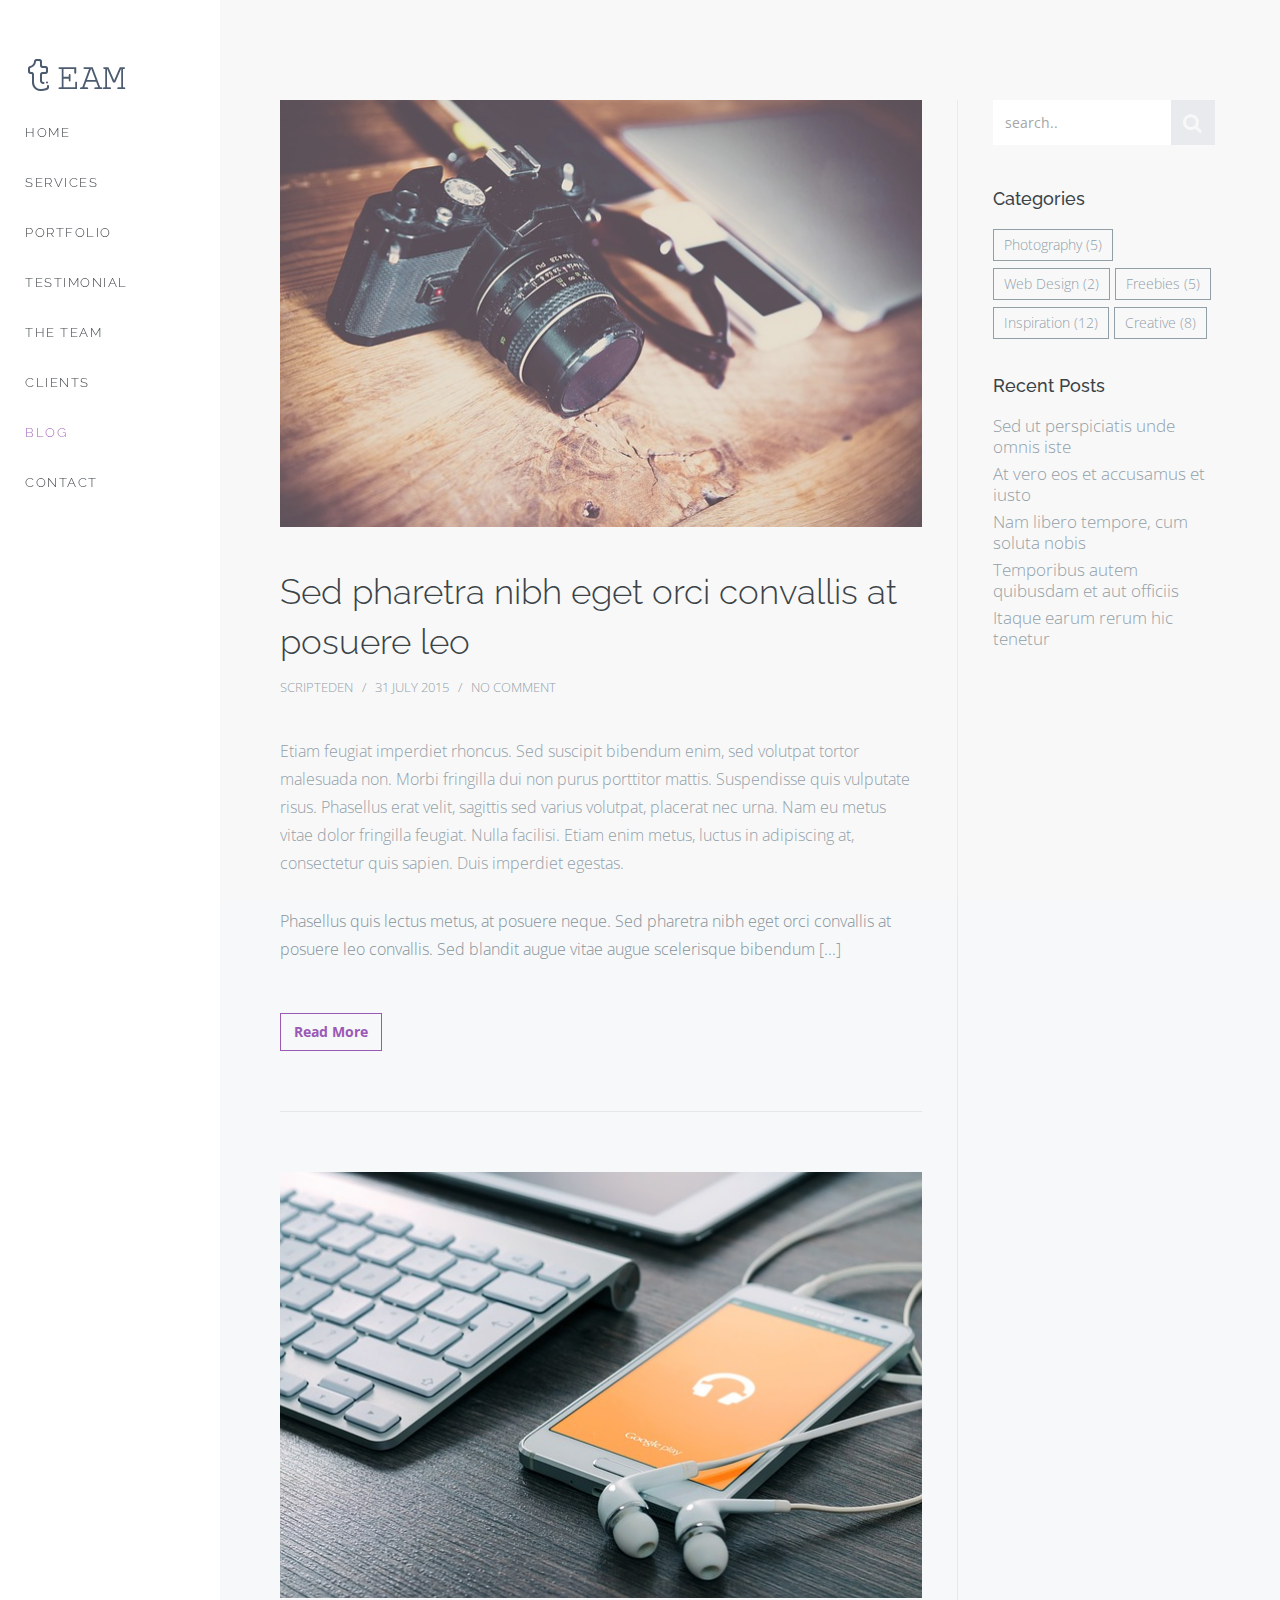
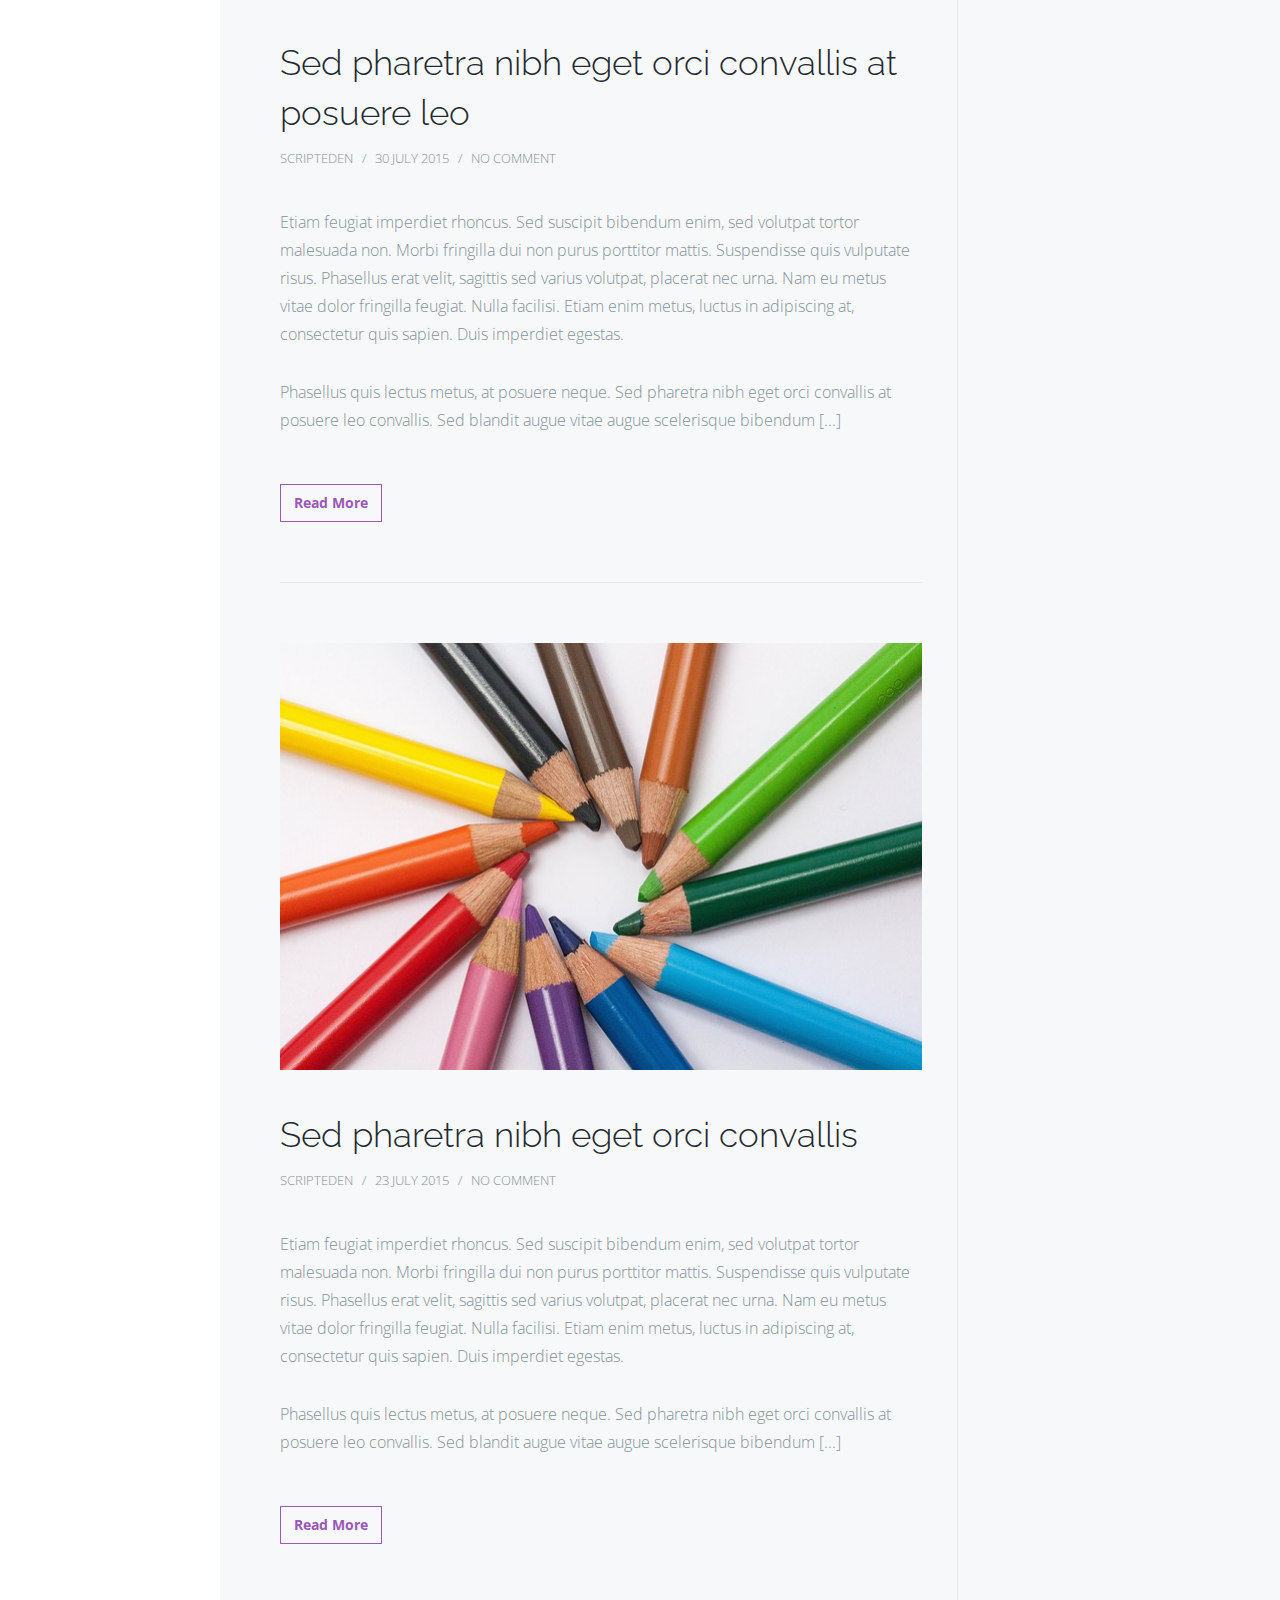
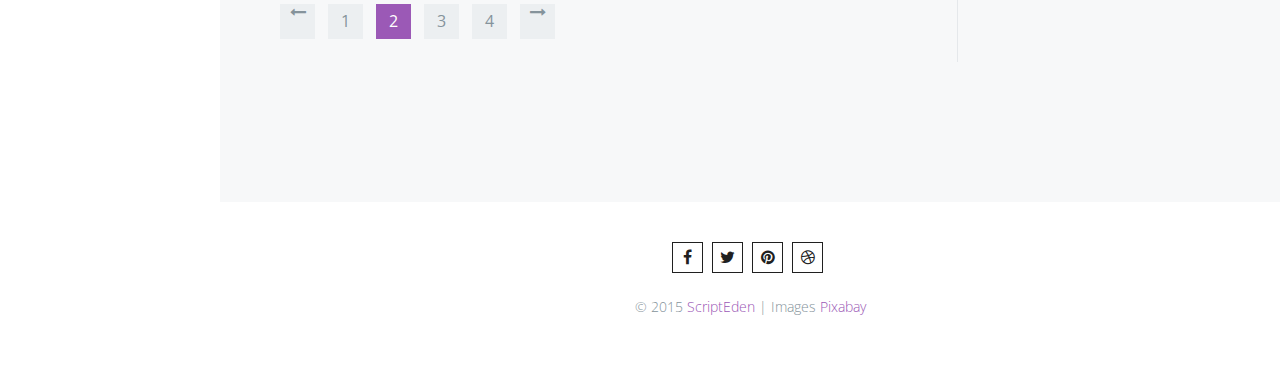
==== blog.html @ 86e165b9 "first commit" ====
<head>
    <meta charset="utf-8">
    <meta name="viewport" content="width=device-width, initial-scale=1.0">
    <meta name="description" content="">
    <meta name="author" content="">
	
    <link rel="shortcut icon" href="images/favicon/favicon.png" type="image/x-icon">
    <link rel="icon" href="images/favicon/favicon.png" type="image/x-icon">

    <title>TEAM Creative Agency Template</title>
	
    <!--Library Styles-->
    <link href="css/bootstrap.min.css" rel="stylesheet">
    <link href="css/lib/font-awesome.css" rel="stylesheet">
    <link href="css/lib/nivo-lightbox.css" rel="stylesheet">
    <link href="css/lib/nivo-themes/default/default.css" rel="stylesheet">
	
    <!--Template Styles-->
    <link href="css/style.css" rel="stylesheet">
    <link href="css/scheme/purple.css" rel="stylesheet">

    <!--[if lt IE 9]>
      <script src="js/html5shiv.js"></script>
      <script src="js/respond.min.js"></script>
    <![endif]-->
</head>

<body data-spy="scroll">
    <!-- Preloader -->
    <div id="preloader">
        <div id="status"></div>
    </div>
    
    <div id="main-wrapper">
        <div id="menu">
            <nav class="navbar navbar-default" role="navigation">
                <!-- Brand and toggle get grouped for better mobile display -->
                <div class="navbar-header">
                    <button type="button" class="navbar-toggle" data-toggle="collapse" data-target="#bs-navbar-collapse">
                        <span class="sr-only">Toggle navigation</span>
                        <span class="icon-bar"></span>
                        <span class="icon-bar"></span>
                        <span class="icon-bar"></span>
                    </button>
                    <a class="navbar-brand" href="index.html#">
                        <img src="images/logo.png" alt="logo">
                    </a>
                </div>

                <!-- Collect the nav links, forms, and other content for toggling -->
                <div class="collapse navbar-collapse" id="bs-navbar-collapse">
                    <ul class="nav navbar-nav">
                        <li><a href="index.html#home">Home</a></li>
                        <li><a href="index.html#services">Services</a></li>
                        <li><a href="index.html#portfolio">Portfolio</a></li>
                        <li><a href="index.html#testimonial">Testimonial</a></li>
                        <li><a href="index.html#about">The Team</a></li>
                        <li><a href="index.html#clients">Clients</a></li>
                        <li class="active"><a href="index.html#blog-front">Blog</a></li>
                        <li><a href="index.html#contact">Contact</a></li>
                    </ul>
                </div>
                <!-- /.navbar-collapse -->
            </nav>
        </div>
        <div id="container">

            <!-- BEGIN BLOG -->
            <section id="blog" class="blog">
                <div class="row">
                    <div class="col-md-9">
                        <div id="primary" class="row">
                            <div class="col-md-12">
                                <!-- BEGIN ARTICLE -->
                                <article class="post">
                                    <div class="post-thumb">
                                        <a href="blog-post.html">
                                            <img src="images/post-1.jpg" alt="Blog Post 1" />
                                        </a>
                                    </div>
                                    <div class="post-title">
                                        <h1><a href="blog-post.html">Sed pharetra nibh eget orci convallis at posuere leo</a>
                                        </h1>
                                    </div>
                                    <div class="post-meta">
                                        <span class="author">ScriptEden</span>
                                        <span class="dates">31 july 2015</span>
                                        <span class="comments-count"><a href="blog-post.html">No Comment</a>
                                        </span>
                                    </div>
                                    <div class="post-content">
                                        <p>Etiam feugiat imperdiet rhoncus. Sed suscipit bibendum enim, sed volutpat tortor malesuada non. Morbi fringilla dui non purus porttitor mattis. Suspendisse quis vulputate risus. Phasellus erat velit, sagittis sed varius volutpat, placerat nec urna. Nam eu metus vitae dolor fringilla feugiat. Nulla facilisi. Etiam enim metus, luctus in adipiscing at, consectetur quis sapien. Duis imperdiet egestas.</p>
                                        <p>Phasellus quis lectus metus, at posuere neque. Sed pharetra nibh eget orci convallis at posuere leo convallis. Sed blandit augue vitae augue scelerisque bibendum [...]</p>
                                        <br/>
                                        <a class="btn" href="blog-post.html">Read More</a>
                                    </div>
                                </article>
                                <!-- END ARTICLE -->
                                <!-- BEGIN ARTICLE -->
                                <article class="post">
                                    <div class="post-thumb">
                                        <a href="blog-post.html">
                                            <img src="images/post-2.jpg" alt="Blog Post 2" />
                                        </a>
                                    </div>
                                    <div class="post-title">
                                        <h1><a href="blog-post.html">Sed pharetra nibh eget orci convallis at posuere leo</a>
                                        </h1>
                                    </div>
                                    <div class="post-meta">
                                        <span class="author">ScriptEden</span>
                                        <span class="dates">30 july 2015</span>
                                        <span class="comments-count"><a href="blog-post.html">No Comment</a>
                                        </span>
                                    </div>
                                    <div class="post-content">
                                        <p>Etiam feugiat imperdiet rhoncus. Sed suscipit bibendum enim, sed volutpat tortor malesuada non. Morbi fringilla dui non purus porttitor mattis. Suspendisse quis vulputate risus. Phasellus erat velit, sagittis sed varius volutpat, placerat nec urna. Nam eu metus vitae dolor fringilla feugiat. Nulla facilisi. Etiam enim metus, luctus in adipiscing at, consectetur quis sapien. Duis imperdiet egestas.</p>
                                        <p>Phasellus quis lectus metus, at posuere neque. Sed pharetra nibh eget orci convallis at posuere leo convallis. Sed blandit augue vitae augue scelerisque bibendum [...]</p>
                                        <br/>
                                        <a class="btn" href="blog-post.html">Read More</a>
                                    </div>
                                </article>
                                <!-- END ARTICLE -->
                                <!-- BEGIN ARTICLE -->
                                <article class="post">
                                    <div class="post-thumb">
                                        <a href="blog-post.html">
                                            <img src="images/post-3.jpg" alt="Blog Post 3" />
                                        </a>
                                    </div>
                                    <div class="post-title">
                                        <h1><a href="blog-post.html">Sed pharetra nibh eget orci convallis</a>
                                        </h1>
                                    </div>
                                    <div class="post-meta">
                                        <span class="author">ScriptEden</span>
                                        <span class="dates">23 july 2015</span>
                                        <span class="comments-count"><a href="blog-post.html">No Comment</a>
                                        </span>
                                    </div>
                                    <div class="post-content">
                                        <p>Etiam feugiat imperdiet rhoncus. Sed suscipit bibendum enim, sed volutpat tortor malesuada non. Morbi fringilla dui non purus porttitor mattis. Suspendisse quis vulputate risus. Phasellus erat velit, sagittis sed varius volutpat, placerat nec urna. Nam eu metus vitae dolor fringilla feugiat. Nulla facilisi. Etiam enim metus, luctus in adipiscing at, consectetur quis sapien. Duis imperdiet egestas.</p>
                                        <p>Phasellus quis lectus metus, at posuere neque. Sed pharetra nibh eget orci convallis at posuere leo convallis. Sed blandit augue vitae augue scelerisque bibendum [...]</p>
                                        <br/>
                                        <a class="btn" href="blog-post.html">Read More</a>
                                    </div>
                                </article>
                                <!-- END ARTICLE -->
                            </div>
                            <div class="col-md-12">
                                <ul class="pagination">
                                    <li><a href="javascript:;"><i class="fa fa-long-arrow-left"></i></a>
                                    </li>
                                    <li><a href="javascript:;">1</a>
                                    </li>
                                    <li class="active"><a href="javascript:;">2</a>
                                    </li>
                                    <li><a href="javascript:;">3</a>
                                    </li>
                                    <li><a href="javascript:;">4</a>
                                    </li>
                                    <li><a href="javascript:;"><i class="fa fa-long-arrow-right"></i></a>
                                    </li>
                                </ul>
                            </div>
                        </div>
                    </div>
                    <div class="col-md-3 sidebar">

                        <div class="row widget">
                            <div class="col-md-12">
                                <form class="search-widget">
                                    <div class="input-group">
                                        <input type="text" class="form-control" placeholder="search..">
                                        <span class="input-group-btn">
                                            <button class="btn btn-default" type="button"><i class="fa fa-search"></i>
                                            </button>
                                        </span>
                                    </div>
                                    <!-- /input-group -->
                                </form>
                            </div>
                        </div>
                        <!-- /widget -->

                        <div class="row widget">
                            <div class="col-md-12">
                                <div class="categories-widget">
                                    <h3 class="widget-title">
                                        Categories
                                    </h3>
                                    <ul>
                                        <li>
                                            <a href="javascript:;">Photography</a> (5)
                                        </li>
                                        <li>
                                            <a href="javascript:;">Web Design</a> (2)
                                        </li>
                                        <li>
                                            <a href="javascript:;">Freebies</a> (5)
                                        </li>
                                        <li>
                                            <a href="javascript:;">Inspiration</a> (12)
                                        </li>
                                        <li>
                                            <a href="javascript:;">Creative</a> (8)
                                        </li>
                                    </ul>
                                </div>
                            </div>
                        </div>
                        <!-- /widget -->

                        <div class="row widget">
                            <div class="col-md-12">
                                <div class="recent-post-widget">
                                    <h3 class="widget-title">
                                        Recent Posts
                                    </h3>
                                    <ul>
                                        <li>
                                            <a href="javascript:;">Sed ut perspiciatis unde omnis iste</a>
                                        </li>
                                        <li>
                                            <a href="javascript:;">At vero eos et accusamus et iusto</a>
                                        </li>
                                        <li>
                                            <a href="javascript:;">Nam libero tempore, cum soluta nobis</a>
                                        </li>
                                        <li>
                                            <a href="javascript:;">Temporibus autem quibusdam et aut officiis</a>
                                        </li>
                                        <li>
                                            <a href="javascript:;">Itaque earum rerum hic tenetur</a>
                                        </li>
                                    </ul>
                                </div>
                            </div>
                        </div>
                        <!-- /widget -->
                    </div>
                </div>
            </section>
            <!-- END BLOG -->

            <!-- BEGIN FOOTER -->
            <footer>
                <div class="row">
                    <div class="col-md-12">
                        <div class="social">
                            <a href="javascript:;"><i class="fa fa-facebook"></i></a>
                            <a href="javascript:;"><i class="fa fa-twitter"></i></a>
                            <a href="javascript:;"><i class="fa fa-pinterest"></i></a>
                            <a href="javascript:;"><i class="fa fa-dribbble"></i></a>
                        </div>
                        <p>
                            © 2015 <a href="http://scripteden.com/">ScriptEden</a> | Images <a href="https://pixabay.com/">Pixabay</a>
                        </p>                        
                    </div>
                </div>
            </footer>
            <!-- END FOOTER -->
        </div>
    </div>


    <!-- Back to top -->
    <div class="totop" id="backtotop">       
        <a class="to-top-btn sscroll" href="index.html#home"><i class="fa fa-angle-double-up"></i></a>
    </div>

    <!-- Library Scripts -->
    <script src="js/jquery-1.10.2.min.js"></script>
    <script src="js/lib/jquery.preloader.js"></script>
    <script src="js/lib/nivo-lightbox.min.js"></script>
    <script src="js/bootstrap.min.js"></script>
    <script src="js/lib/jquery.superslides.min.js"></script>
    <script src="js/lib/smoothscroll.js"></script>
    <script src="js/lib/jquery.sudoslider.min.js"></script>
    <script src="js/lib/jquery.bxslider.min.js"></script>
    <script src="js/lib/jquery.mixitup.min.js"></script>
    <script src="js/lib/jquery.backtotop.js"></script>
    <script src="js/lib/jquery.carouFredSel-6.2.1-packed.js"></script>
    <script src="js/lib/retina.min.js"></script>

    <!-- Custom Script -->    
    <script src="js/main.js"></script>
</body>

</html>
---- css/lib/nivo-themes/default/default.css ----
/*
 * Nivo Lightbox Default Theme v1.0
 * http://dev7studios.com/nivo-lightbox
 *
 * Copyright 2013, Dev7studios
 * Free to use and abuse under the MIT license.
 * http://www.opensource.org/licenses/mit-license.php
 */
 
.nivo-lightbox-theme-default.nivo-lightbox-overlay { 
	background: #666;
	background: rgba(0,0,0,0.6); 
}
.nivo-lightbox-theme-default .nivo-lightbox-content.nivo-lightbox-loading { background: url(loading.gif) no-repeat 50% 50%; }

.nivo-lightbox-theme-default .nivo-lightbox-nav {
	top: 10%;
	width: 8%;
	height: 80%;
	text-indent: -9999px;
	background-repeat: no-repeat;
	background-position: 50% 50%;
	opacity: 0.5;
}
.nivo-lightbox-theme-default .nivo-lightbox-nav:hover { 
	opacity: 1; 
	//background-color: rgba(0,0,0,0.5);
}
.nivo-lightbox-theme-default .nivo-lightbox-prev { 
	background-image: url(prev.png); 
	border-radius: 0 3px 3px 0;
}
.nivo-lightbox-theme-default .nivo-lightbox-next { 
	background-image: url(next.png); 
	border-radius: 3px 0 0 3px;
}

.nivo-lightbox-theme-default .nivo-lightbox-close {
	display: block;
	background: url(close.png) no-repeat 5px 5px;
	width: 22px;
	height: 22px;
	text-indent: -9999px;
	padding: 5px;
	opacity: 0.5;
}
.nivo-lightbox-theme-default .nivo-lightbox-close:hover { opacity: 1; }

.nivo-lightbox-theme-default .nivo-lightbox-title-wrap { bottom: -7%; }
.nivo-lightbox-theme-default .nivo-lightbox-title {
	font: 14px/20px 'Helvetica Neue', Helvetica, Arial, sans-serif;
	font-style: normal;
	font-weight: normal;
	background: #000;
	color: #fff;
	padding: 7px 15px;
	border-radius: 30px;
}

.nivo-lightbox-theme-default .nivo-lightbox-image img {
	background: #fff;
	-webkit-box-shadow: 0px 1px 1px rgba(0,0,0,0.4);
	   -moz-box-shadow: 0px 1px 1px rgba(0,0,0,0.4);
	        box-shadow: 0px 1px 1px rgba(0,0,0,0.4);
}
.nivo-lightbox-theme-default .nivo-lightbox-ajax,
.nivo-lightbox-theme-default .nivo-lightbox-inline {
	background: #fff;
	padding: 40px;
	-webkit-box-shadow: 0px 1px 1px rgba(0,0,0,0.4);
	   -moz-box-shadow: 0px 1px 1px rgba(0,0,0,0.4);
	        box-shadow: 0px 1px 1px rgba(0,0,0,0.4);
}

@media (-webkit-min-device-pixel-ratio: 1.3),
       (-o-min-device-pixel-ratio: 2.6/2),
       (min--moz-device-pixel-ratio: 1.3),
       (min-device-pixel-ratio: 1.3),
       (min-resolution: 1.3dppx) {

	.nivo-lightbox-theme-default .nivo-lightbox-content.nivo-lightbox-loading { 
		background-image: url(loading@2x.gif); 
		background-size: 32px 32px;
	}
	.nivo-lightbox-theme-default .nivo-lightbox-prev { 
		background-image: url(prev@2x.png); 
		background-size: 48px 48px;
	}
	.nivo-lightbox-theme-default .nivo-lightbox-next { 
		background-image: url(next@2x.png); 
		background-size: 48px 48px;
	}
	.nivo-lightbox-theme-default .nivo-lightbox-close { 
		background-image: url(close@2x.png); 
		background-size: 16px 16px;
	}
	
}
---- css/style.css ----
/*
Template Name: Team
Author: Shahriar
Author URI: http://scripteden.com/
Description: Team - Creative Business Portfolio
Version: 1.0.0
License: Released under the MIT license - http://opensource.org/licenses/MIT
*/

/*
    [ IMPORT RESOURCES ]
*/
 @import url(http://fonts.googleapis.com/css?family=Raleway:200,300,400,500);
 @import url(http://fonts.googleapis.com/css?family=Open+Sans:100,300,700,800);

/*
    [ TYPHOGRAPY ]
*/
 body {
    font-family:'Open Sans', sans-serif;
    color: #85939b;
}
h1, h2, h3, h4, h5, h6 {
    font-family:'Open Sans', sans-serif;
    color: #232a2f;
}
h3, h4, h5 {
    font-family:'Raleway', sans-serif;
    font-weight: 200;
    margin-bottom: 30px;
}
p {
    font-size: 16px;
    line-height: 28px;
    font-weight: 300;
    margin-bottom: 30px;
}
iframe{
    border:0;
    outline: 0;
}
.header-content {
    margin-bottom: 40px;
    color: #FFF;
    text-align: center;
}
.header-content h2 {
    font-weight: 300;
    font-size: 40px;
}
.header-content h3 {
    font-family:'Raleway', sans-serif;
    font-weight: 200;
    text-transform: capitalize;
    font-size: 24px;
}
ul.list li:before {
    position: absolute;
    left: 3px;
    font-family:'FontAwesome';
    content:'\f105';
}
ul.list {
    padding-left: 28px;
    padding-bottom: 10px;
    list-style: none;
    position: relative;
    font-size: 16px;
    line-height: 28px;
    font-weight: 300;
}
/*
    [ GENERAL ELEMENTS ]
*/
 a {
    -webkit-transition: all .3s ease-in-out;
    -moz-transition: all .3s ease-in-out;
    -ms-transition: all .3s ease-in-out;
    -o-transition: all .3s ease-in-out;
    transition: all .3s ease-in-out;
    color: #DDAD02;
}
a:hover {
    color: #232a2f;
    text-decoration: none;
}
#main-wrapper {
    width: 100%;
    position: relative;
}
blockquote {
    margin-left: 20px;
}
blockquote p {
    margin-bottom: 10px !important;
}
code {
    display: block;
    padding: 4px 8px;
    font-size: 90%;
    color: #c7254e;
    white-space: inherit;
    background-color: #f9f2f4;
    border-radius: 2px;
}
footer {
    background: #fff;
    padding:40px;
}
footer p {
    font-size: 14px;
    text-align: center;
}
footer .social{
    text-align: center;
    margin-bottom: 20px;
}
footer .social a {
    width: 31px;
    height: 31px;
    position: relative;
    text-align: center;
    color: #202020;
    display: inline-block;
    margin-right: 5px;
    line-height: 28px;
    font-size: 16px;
    border: 1px solid #202020;
}
footer .social a:hover {
    background: #202020;
    color: #FFF;
}
footer .social a i{
    line-height: 28px;
}

#menu {
    position: fixed;
    width: 220px;
    background: #fff;
    height: 100%;
    left: 0;
    font-family:'Raleway', sans-serif;
}
#menu .navbar-toggle {
    margin-top: 11px;
}
#menu .navbar-brand {
    padding-top: 10px;
    padding-bottom: 20%;
    padding-left: 30px;
}
#menu .navbar {
    border-radius: 0;
    background: transparent;
    border: none;
    padding-top: 20%;
}
#menu .navbar-collapse {
    padding-left: 20px;
}
#menu .navbar-header, #menu .navbar-nav, #menu .navbar-nav li {
    float: none;
    margin-left: -10px;
}
#menu .navbar-default .navbar-nav>li>a {
    color: #232a2f;
    font-size: 13px;
    font-weight: 300;
    letter-spacing:1.5px;
    text-transform: uppercase;
    padding-left: 30px;
}
#menu .navbar-default .navbar-nav>li>a:hover {
    background: rgba(38, 41, 46, .2);
}
#menu .navbar-default .navbar-nav>.active>a, .navbar-default .navbar-nav>.active>a:hover, .navbar-default .navbar-nav>.active>a:focus {
    background: transparent;
    color: #9B59B6;
}
#menu .navbar-nav {
    margin: 7.5px -15px;
}
#menu .navbar-nav .opens .dropdown-menu {
    position: static;
    float: none;
    width: auto;
    margin-top: 0;
    border: 0;
    box-shadow: none;
    background-color: transparent;
}
#menu .navbar-default .navbar-nav .opens .dropdown-menu>li>a {
    color: #777;
}
#menu .navbar-nav .opens .dropdown-menu>li>a {
    line-height: 20px;
}
#container {
    position: relative;
    margin-left: 220px;
}
#container section {
    padding: 60px;
}
#container section {
    background: #f7f8f9;
}
#container section.gray {
    background: #eceff1;
}
.mg-bt-80 {
    margin-bottom: 80px;
}
.mg-bt-60 {
    margin-bottom: 60px;
}
.mg-bt-40 {
    margin-bottom: 40px;
}
.to-top-btn {
    background: #9B9F9F;
    border-radius: 0;
    color: #fff;
    display: block;
    font-size: 18px;
    line-height: 38px;
    margin: 0 auto;
    position: fixed;
    right: 15px;
    bottom: 15px;
    text-align: center;
    width: 40px;
    height: 40px;
}
.to-top-btn:hover{
    color: #9B59B6;
}
.btn {
    border-radius: 0;
    padding: 8px 13px;
    margin-right: 5px;
    -webkit-transition: all .3s ease-in-out;
    -moz-transition: all .3s ease-in-out;
    -ms-transition: all .3s ease-in-out;
    -o-transition: all .3s ease-in-out;
    transition: all .3s ease-in-out;
}
/*
    [ Preloader ]
*/
#preloader {
	background: #FFF;
	bottom: 0;
	left: 0;
	position: fixed;
	right: 0;
	top: 0;
	z-index: 9999;
}
#status {
	background-image: url(../images/Preloader_7.gif);
	background-position: center;
	background-repeat: no-repeat;
	height: 200px;
	left: 50%;
	margin: -100px 0 0 -100px;
	position: absolute;
	top: 50%;
	width: 200px;
}
/* 
    [PAGES STYLE]
*/

/* ====== HOME ====== */
 #container section.home {
    padding: 0px;
}

.home .bg-parallax {
    background: url(../images/cover.jpg);
    background-color: #222;
    background-attachment: fixed;
    background-repeat: no-repeat;
    background-position: 50% 50%;
    -webkit-background-size: cover;
    -moz-background-size: cover;
    -o-background-size: cover;
    background-size: cover;
    padding: 0;
    position: relative;
}
.home-overlay {
    background-color: rgba(44, 62, 80, 0.3);
    background-image: url("../images/pattern.png");
    background-repeat: repeat;
    height: 100%;
    left: 0;
    position: absolute;
    top: 0;
    width: 100%;
    z-index: 0;
}
.intro {
    position: absolute;
    width: 100%;
    top: 50%;
    left: 0;
    text-align: center;
    -webkit-transform: translate(0%, -50%);
    -moz-transform: translate(0%, -50%);
    -ms-transform: translate(0%, -50%);
    -o-transform: translate(0%, -50%);
    transform: translate(0%, -50%);
    padding: 0 15px;
    color: #fff;
}
.intro h2,.intro h3{
    color: #fff;
    margin: 15px;
}

.home .slide-filter {
    display: block;
    position: absolute;
    width: 100%;
    height: 100%;
    left: 0;
    top: 0;
    background:rgba(0, 0, 0, 0.5);
}
.home .slide-text {
    position: absolute;
    display: block;
    bottom:40%;
    right: 0;
    left:-220px;
    width: 100%;
    padding: 0 10px;
    z-index: 22;
    max-width: 800px;
    margin: 0 auto;
    text-align: center;
}
.home .slide-text h2 {
    font-family:'Raleway', sans-serif;
    font-weight: 300;
    text-transform: uppercase;
    font-size: 56px;
    line-height: 69px;
    letter-spacing: 2px;
    color: #fff;
    position: relative;
}
.home .slide-text span {
    font-weight: 300;
    font-size: 25px;
    line-height: 40px;
    letter-spacing: 0px;
    color: #fff;
    position: relative;
}
.home .slides-navigation {
    margin: 0 auto;
    position: absolute;
    z-index: 2;
    width: 100%;
    bottom: 0%;
    height: 45px;
}
.home .slides-navigation a {
    position: absolute;
    font-size: 40px;
    font-weight: 300;
    top: 0;
    right: 0;
    line-height: 35px;
    z-index: 1;
    bottom: 21px;
    color: #232a2f;
}
.home .slides-navigation a:hover {
    color: #DDAD02;
}
.home .slides-navigation a.prev, .home .slides-navigation a.next {
    background: #f7f8f9;
    width: 45px;
    height: 45px;
    text-align: center;
}
.home .slides-navigation a.prev {
    right: 47px;
}
/* ====== Services ====== */

.service {
    width: 100%;
    height: 320px;
    margin: 40px 0;
    text-align: center;
    border: 1px solid #ddd;
    -webkit-transition: all 0.3s ease;
    transition: all 0.3s ease;
}

.service .icon-holder {
    position: relative;
    top: 50px;
    display: inline-block;
    margin-bottom: 0px;
    padding: 10px;
    background: #F7F8F9;
    -webkit-transition: all 0.3s ease;
    transition: all 0.3s ease;
    font-size: 50px;
    color: #9B59B6;
}

.service .heading {
    position: relative;
    top: 80px;
    -webkit-transition: all 600ms cubic-bezier(0.68, -0.55, 0.265, 1.55);
    transition: all 600ms cubic-bezier(0.68, -0.55, 0.265, 1.55);
}

.service:hover {
    border-color: #9B59B6;
}

.service:hover .icon-holder {
    top: -50px;
}

.service:hover .heading {
    top: -30px;
}

.service .description {
    width: 80%;
    margin: 0 auto;
    opacity: 0;
    -webkit-transition: all 600ms cubic-bezier(0.68, -0.55, 0.265, 1.55);
    transition: all 600ms cubic-bezier(0.68, -0.55, 0.265, 1.55);
    -webkit-transform: scale(0);
    -ms-transform: scale(0);
    transform: scale(0);
}

.service:hover .description {
    opacity: 1;
    -webkit-transform: scale(1);
    -ms-transform: scale(1);
    transform: scale(1);
}

/* ====== Portfolio ====== */
 .portfolio {
    padding-top: 60px;
    padding-bottom: 80px;
    background: #F4F4F4;
}
.portfolioContainer {
    padding: 20px;
}
.portfolio .portfolio-item {
    opacity: 0;
    display: none;
    margin: 0;
    padding: 0;
}
.portfolio .portfolio-item img {
    width: 100%;
    height: auto;
}
.portfolioFilter {
    font-weight: 400;
    margin-bottom: 20px;
    list-style: none;
}
.portfolioFilter li {
    margin-right: 10px;
    text-decoration:none;
    font-size: 15px;
    font-weight: 300;
    text-align: center;
    display: inline;
    cursor: pointer;
    border: 1px solid;
    padding: 5px 10px;
    line-height: 45px;
}
.portfolioFilter li.active {
    background: #9b59b6 none repeat scroll 0 0;
    border: 1px solid #9b59b6;
    color: #fff;
}
.portfolio-item {
    position: relative;
    color: #ffffff;
    line-height: 0;
    margin-top: 10px;
    margin-bottom: 10px;
    -webkit-transition: all .3s ease-in-out;
    -moz-transition: all .3s ease-in-out;
    -ms-transition: all .3s ease-in-out;
    -o-transition: all .3s ease-in-out;
    transition: all .3s ease-in-out;
}
.project-hover {
    position: absolute;
    width: 100%;
    height: 100%;
    overflow: hidden;
    color: rgba(255, 255, 255, 0.0);
    background: rgba(0, 0, 0, 0.0);
    font-size: 14px;
    font-weight: 400;
    letter-spacing: 0.4em;
    line-height: 20px;
    text-transform: uppercase;
    visibility: visible;
    -webkit-transition: all .3s ease-in-out;
    -moz-transition: all .3s ease-in-out;
    -ms-transition: all .3s ease-in-out;
    -o-transition: all .3s ease-in-out;
    transition: all .3s ease-in-out;
}
.portfolio-item a:hover > .project-hover {
    color: rgba(255, 255, 255, 1);
    cursor: crosshair;
    background: rgba(0, 0, 0, 0.5);
    -webkit-transition: all .3s ease-in-out;
    -moz-transition: all .3s ease-in-out;
    -ms-transition: all .3s ease-in-out;
    -o-transition: all .3s ease-in-out;
    transition: all .3s ease-in-out;
}
.project-hover span {
    display: inline-block;
    position: absolute;
    left: 50%;
    top: 50%;
    -webkit-transform: translate(-50%, -50%);
    -ms-transform: translate(-50%, -50%);
    transform: translate(-50%, -50%);
}
.portfolio-item a:hover > .project-hover span {
    padding: 15px 0;
    font-family:'Raleway', sans-serif;
}
.project-hover b {
    color: rgba(255, 255, 255, 0.0);
    font-size: 14px;
    font-style: italic;
    font-weight: normal;
    letter-spacing: 0;
    text-transform: none;
    padding-top: 0;
    display: inline-block;
    -webkit-transition: all .3s ease-in-out;
    -moz-transition: all .3s ease-in-out;
    -ms-transition: all .3s ease-in-out;
    -o-transition: all .3s ease-in-out;
    transition: all .3s ease-in-out;
}
.project-hover span.plus {
    font-size: 120px;
    font-weight: 100;
}
.portfolio-item a:hover > .project-hover b {
    color: rgba(255, 255, 255, 0.5);
    -webkit-transition: all .3s ease-in-out;
    -moz-transition: all .3s ease-in-out;
    -ms-transition: all .3s ease-in-out;
    -o-transition: all .3s ease-in-out;
    transition: all .3s ease-in-out;
}

/* ====== Testimonial ====== */
 .testimonial {
    text-align: center;
}
.testimonial ul li {
    list-style: none;
    padding: 0;
}
.testimonial .icon-testimonial {
    font-size: 35px;
    padding-bottom: 15px;
    color: #DDAD02;
}
.testimonial span {
    padding-top: 20px;
    display: block;
    position: relative;
}
.client-photos a{
    outline: 0;
}
.client-photo{
    border: 1px solid rgba(0, 0, 0, 0.1);
    border-radius: 0;
    box-sizing: border-box;
    display: inline-block;
    height: 100px;
    margin-right: 20px;
    padding: 10px;
    transition: all 0.3s linear 0s;
    width: 100px;
}
.client-photo.active{
    border: 1px solid #9B59B6;
}
.client-photos img {
    opacity: 0.4;
    transition: all 0.3s linear 0s;
    width: 100%;
}
.client-photos .active img {
    opacity: 1;
}
/* ====== Teams ====== */
 .about .teams {
    color: #202020;
    background: #FFF;
    margin-bottom: 40px;
    position: relative;
    z-index: 1;
    text-align: center;
}
.about .teams .pict {
    position: relative;
    box-shadow: inset 0 1px 0 rgba(255, 255, 255, 0.4);
}
.about .teams .pict img {
    position: relative;
    z-index: -1;
    max-width: 100%;
    width: 100%;
}
.about .teams h3 {
    margin-bottom: 20px;
    color: #202020;
    font-weight: 400;
}
.about .teams .desc {
    padding:25px;
}
.about .teams span {
    font-size: 13px;
    font-weight: 700;
    display: block;
    position: relative;
    padding-bottom: 30px;
}
.about .social a {
    width: 31px;
    height: 31px;
    position: relative;
    text-align: center;
    color: #202020;
    display: inline-block;
    margin-right: 5px;
    line-height: 28px;
    font-size: 16px;
    border: 1px solid #202020;
}
.about .social a:hover {
    background: #202020;
    color: #FFF;
}
.about canvas {
    width: 100%;
}

/* ====== Clients ====== */
.clients .client-slider {
    list-style: none;
    padding-left: 0;
    position: relative;
    display: block;
    margin: 0 auto;
}
.clients .client-slider li {
    margin: 5px 5px;
    display: inline-block;
    text-align: center;
}
/* ====== Blog ====== */
 .blog-front article {
    position: relative;
    z-index: 1;
    margin-bottom: 40px;
}
.blog-front article .blog-thumb {
    position: relative;
    box-shadow: inset 0 1px 0 rgba(255, 255, 255, 0.4);
}
.blog-front article .blog-thumb img {
    z-index: -1;
    width: 100%;
    max-width: 100%;
    position: relative;
}
.blog-front article .post-area *{
    text-align: center;
}
.blog-front article .post-area h2 {
    margin-bottom: 20px;
    margin-top: 20px;
}
.blog-front article .post-area .post-cat h4{
    margin-top: 40px;
    margin-bottom: 0;
    font-weight: 400;
}
/* ====== Subscription ====== */
 .subscribe .form-control{
    display: inline-block;
    width: 300px;
    max-width: 100%;
    vertical-align: top;
    margin-bottom: 10px;
}

/* ====== CTA ======*/
#container section.cta{
    background: rgba(0,0,0,0.8);
    color: #fff;
}
.cta h3{
    color: #fff;
}
.cta .btn{
    color: #000;
    height: auto;
    background: #fff;
}
/* ====== Contact ======*/

 .contact {
    position: relative;
}
.contact form {
    margin-bottom: 40px;
}
.contact form .form-group {
    margin-bottom: 2px;
}
.contact form input, .contact form textarea {
    border-radius: 0;
    background: rgba(0, 0, 0, .07);
    color: #85939b;
    border:none;
    border-left:1px solid #DDAD02;
    box-shadow: none;
}
.contact form input {
    height: 50px;
}
.contact form input:focus, .contact form textarea:focus {
    box-shadow: none;
    border:1px solid #DDAD02;
}
.address{
    text-align: left;
}
.office{
    list-style: none;
    padding: 0;
    line-height: 25px;
}
/* ====== Blog Page ====== */
 #container section.blog {
    padding-top: 100px;
    padding-bottom: 100px;
}
#primary {
    padding-right: 20px;
    margin-right: 20px;
    border-right:1px solid #e5e8eb;
    margin-bottom: 40px;
}
#primary .pagination {
    margin: 60px 0 10px;
    display: inline-block;
}
#primary .pagination li {
    display: inline-block;
}
#primary .pagination li a {
    width: 35px;
    font-family:'Open Sans', sans-serif;
    font-size: 16px;
    color: #85939b;
    height: 35px;
    margin-right: 10px;
    margin-bottom: 8px;
    border-radius: 0;
    background: #eceff1;
    border:none;
    text-align: center;
    line-height: 35px;
    display: block;
    padding:0;
    -webkit-transition: all .5s ease-in-out;
    -moz-transition: all .5s ease-in-out;
    -ms-transition: all .5s ease-in-out;
    -o-transition: all .5s ease-in-out;
    transition: all .5s ease-in-out;
}
#primary .pagination li:hover a {
    background: #DDAD02;
    color: #FFF;
}
#primary .pagination li.active a:hover {
    pointer-event:none;
    transform: none;
    -ms-transform: none;
    /* IE 9 */
    -webkit-transform: none;
    /* Safari and Chrome */
    -o-transform: none;
    /* Opera */
    -moz-transform: none;
}
#primary .pagination li.active a {
    color: #FFF;
    background: #DDAD02;
}
.sidebar {
    padding-left: 0;
}
.post {
    position: relative;
    margin-top: 60px;
    padding-bottom: 60px;
    border-bottom: 1px solid #e5e8eb;
}
.post:first-child {
    margin-top: 0;
}
.post:last-child {
    border-bottom: 0;
    padding-bottom: 0;
}
.post .post-thumb {
    position: relative;
}
.post .post-thumb img {
    width: 100%;
    max-width: 100%;
    margin-bottom: 20px;
}
.post .post-title {
    margin-bottom: 10px;
}
.post .post-title h1 {
    line-height: 50px;
    font-weight: 300;
    font-size: 35px;
    font-family:'Raleway', sans-serif;
}
.post .post-title h1 a {
    color: #232a2f;
}
.post .post-meta {
    margin-bottom: 40px;
}
.post .post-meta span {
    /*color: #FFF;*/
    font-weight: 300;
    text-transform: uppercase;
    font-size: 13px;
}
.post .post-meta span a {
    /*color: #FFF;*/
    color: inherit;
}
.post .post-meta span a:hover {
    color: #DDAD02;
}
.post .post-meta span:after {
    content:'/';
    margin: 0 5px 0 9px;
}
.post .post-meta span:last-child:after {
    content:'';
    margin:0;
}
.post .post-content p {
    margin-bottom: 30px;
}
.post .post-content .btn{
    height: auto;
}

/* BLOG AUTHOR */
 .blog-author {
    margin: 40px 0;
    padding: 0 20px 40px 20px;
    border: 1px solid #e5e8eb;
    position: relative;
    background: #eceff1;
}
.blog-author .blog-author-content {
    position: relative;
    display: block;
}
.blog-author figure {
    position: relative;
}
.blog-author .blog-author-info {
    margin-left: 120px;
    position: absolute;
    top: 0;
}
.blog-author .blog-author-info p {
    position: relative;
}
/* BLOG COMMENTS */
 .blog-comments > h3 {
    margin-bottom: 40px;
}
.blog-comments > h3 span {
    font-size: 13px;
    display: block;
    margin-top: 10px;
}
.blog-comments form {
    margin-bottom: 40px;
}
.blog-comments form .form-group {
    margin-bottom: 2px;
}
.blog-comments form input, .blog-comments form textarea {
    border-radius: 0;
    background: #eceff1;
    color: #85939b;
    border:none;
    border-left:1px solid #DDAD02;
    box-shadow: none;
}
.blog-comments form input {
    height: 50px;
}
.blog-comments form input:focus, .blog-comments form textarea:focus {
    box-shadow: none;
    border:1px solid #DDAD02;
}
.blog-comments .blog-comment-content figure img {
    border-radius: 1px;
}
.blog-comments .blog-comment-content .comment-meta {
    display: block;
}
.blog-comments .blog-comment-content .comment-meta .media-heading {
    display: inline-block;
}
.blog-comments .blog-comment-content .comment-meta .in-reply, .blog-comments .blog-comment-content .comment-meta span.time {
    font-size: 12px;
    padding-left:15px;
}
.blog-comments .blog-comment-content .comment-meta .comment-extra {
    display: inline-block;
}
.blog-comments .blog-comment-content .media-list li {
    padding: 15px;
}
.blog-comments .blog-comment-content .media-list li:nth-child(2n+1) {
    background: #eceff1;
}
.blog-comments .blog-comment-content .media-body .media-heading a {
    color: #232a2f;
    padding-bottom: 1px;
    border-bottom: 1px dotted #85939b;
}
/* ====== Sidebar Widgets ====== */
 .sidebar .widget {
    margin-bottom: 30px;
}
.sidebar .widget ul {
    padding-left: 0;
    margin: 0;
    list-style: none;
}
.sidebar .widget ul li, .sidebar .widget ul li a {
    font-size: 14px;
    line-height: 20px;
    font-weight: 300;
    color: #85939b;
}
.sidebar .widget ul li a:hover {
    color: #9B59B6;
}
.sidebar .widget ul li {
    margin-bottom: 7px;
}
.sidebar .widget .search-widget input[type='text'] {
    height: 45px;
    border-radius: 0;
    background: #fff;
    border:none;
    padding: 8px 12px;
    box-shadow: none;
}
.sidebar .widget .categories-widget ul li{
    float: left;
    padding: 5px 10px;
    border: 1px solid;
    margin-right: 5px;
}
.sidebar .widget .search-widget .btn {
    height: 45px;
    border-radius: 0;
    background: #e5e8eb;
    border:none;
    color: #f7f8f9;
    box-shadow: none;
    font-size: 20px;
    -webkit-transition: all .3s ease-in-out;
    -moz-transition: all .3s ease-in-out;
    -ms-transition: all .3s ease-in-out;
    -o-transition: all .3s ease-in-out;
    transition: all .3s ease-in-out;
}
.sidebar .widget .search-widget .btn:hover {
    color: #FFF;
}
.sidebar .widget .recent-post-widget ul li a {
    font-size: 17px;
}
.widget .widget-title {
    font-family:'Raleway', sans-serif;
    font-weight: 500;
    /*color: #FFF;*/
    font-size: 18px;
    margin-bottom: 20px;
    margin-top: 0;
}
.widget .widget-title a {
    color: inherit;
}
.widget .widget-title a:hover {
    color: #DDAD02;
}
/* Responsive CSS */
@media only screen and (max-width: 871px){ 
    .post .post-title {
        position: relative;
        right: inherit;
        top: inherit;
        background: transparent;
        padding:0;
    }
    .post .post-title h1 {
        font-size: 20px;
        line-height: 27px;
        margin-bottom: 15px;
        margin-top: 10px;
    }
    .blog-comments .blog-comment-content .comment-meta .media-heading, 
    .blog-comments .blog-comment-content .comment-meta .in-reply, 
    .blog-comments .blog-comment-content .comment-meta span.time {
        display: block;
        padding-left: 0;
        margin: 8px 0;
    }
    .blog-comments .blog-comment-content .comment-meta .comment-extra {
        float: none !important;
        margin-bottom: 20px;
    }
    .media figure.pull-left {
        float: none !important;
        padding-bottom: 20px;
    }
    #primary {
        padding-right: 0;
        margin-right: 0;
        border-right: 0;
    }
    #menu {
        position: absolute;
        width: 100%;
        height: auto;
        z-index: 99999;
    }
    .sidebar {
        padding-left: 15px;
    }
    #menu .navbar {
        padding-top: 20px;
    }
    #menu .navbar-brand {
        padding-bottom: 0;
    }
    #container {
        margin-left: 0;
    }
    .home .slide-text {
        left: 0;
    }
    .home .slides-navigation {
        bottom: 0%;
        height: 40px;
        top: inherit;
    }
    .home .slide-text h2 {
        font-size: 35px;
        line-height: 45px;
    }
    .home .slide-text span {
        font-size: 18px;
        line-height: 27px;
    }
    .services .services-icon {
        width: 70px;
        height: 70px;
        border-radius: 50%;
        background: #DDAD02;
        text-align: center;
        font-size: 30px;
        color: #FFF;
        margin: 10px 0 20px;
        position: relative;
        line-height: 70px;
    }    
    
}
@media only screen and (min-width: 481px) and (max-width: 991px){    
    .media figure.pull-left {
        float: none !important;
        padding-bottom: 20px;
    }
    #primary {
        padding-right: 0;
        margin-right: 0;
        border-right: 0;
    }
    #menu {
        position: absolute;
        width: 100%;
        height: auto;
        z-index: 99999;
    }
    .sidebar {
        padding-left: 15px;
    }
    #menu .navbar {
        padding-top: 20px;
    }
    #menu .navbar-brand {
        padding-bottom: 0;
    }
    #container {
        margin-left: 0;
    }
    .home .slide-text {
        left: 0;
    }
    .home .slides-navigation {
        bottom: 0%;
        height: 40px;
        top: inherit;
    }
    .home .slide-text h2 {
        font-size: 35px;
        line-height: 45px;
    }
    .home .slide-text span {
        font-size: 18px;
        line-height: 27px;
    }
    .services .services-icon {
        width: 70px;
        height: 70px;
        border-radius: 50%;
        background: #DDAD02;
        text-align: center;
        font-size: 30px;
        color: #FFF;
        margin: 10px 0 20px;
        position: relative;
        line-height: 70px;
    }
    #menu .navbar-nav a,#menu .navbar-nav li{
        float: none;
    }
}



@media only screen and (min-width: 871px) and (max-width: 991px){    
    #menu .navbar-nav a,#menu .navbar-nav li{
        float: left;
    }
    #menu .navbar-header{
        float: left;
    }
}



@media only screen and (min-width: 992px) and (max-width: 1199px){
    #menu .navbar-header, #menu .navbar-nav, #menu .navbar-nav li{
        float: none;
    }
}
@media only screen and (min-width: 1200px){
    #menu .navbar-header, #menu .navbar-nav, #menu .navbar-nav li{
        float: none;
    }
}

/*  Bootstrap Components  */

/*
    ACCORDION
*/
 .panel-group .panel {
    margin-bottom: 5px;
}
.panel-group p {
    font-size: 16px;
}
.panel-group .panel {
    border:0;
    border-radius: 0;
    margin-top: 0 !important;
}
.panel-heading {
    border-radius: 0;
    border-top:1px solid transparent;
    padding: 0;
}
.panel-default>.panel-heading {
    color: #1A1E22;
    background-color: #e5e8eb;
    border-color: transparent;
}
.panel-title {
    font-size: 16px;
    color: inherit;
    font-weight: 700;
    display: block;
}
.panel-title a {
    display: block;
    padding: 20px;
    text-decoration: none;
}
.panel-title a:hover{
    color: #FFF;
}
.panel-body {
    background: #c1c8cf;
}
.panel-group .panel-heading+.panel-collapse .panel-body {
    border-top: 0;
}
/*
    NAV TABS
*/
 .nav-tabs > li.active > a, .nav-tabs > li.active > a:hover, .nav-tabs > li.active > a:focus {
    background: #c1c8cf;
    color: #e5e8eb;
    border-radius: 0;
    webkit-border-radius: 0;
    border-top: 0;
    border-left: none;
    border-bottom: 0;
    border-right: 0;
}
.nav-tabs {
    border-bottom: 0;
    overflow: hidden;
}
@media screen and (max-width: 440px) {
    .nav-tabs li {
        width: 30%;
    }
}
.nav-tabs > li > a {
    font-family:'Raleway', sans-serif;
    font-size: 16px;
    color: inherit;
    background: #e5e8eb;
    font-weight: 700;
    border-left: none;
    margin: 0;
    margin-right: 5px;
    padding: 15px 20px;
    border-radius: 0;
    overflow: hidden;
    text-overflow: ellipsis;
    white-space: nowrap;
}
.nav-tabs > li.active:first-child > a:hover {
    border-left: 0;
    border-bottom: 0;
}
.nav-tabs > li > a {
    border-bottom: 1px solid #CCC;
    border:0;
    color: #1A1E22;
}
.nav-tabs > li > a:hover {
    color: #FFF;
    background: #3a3e45;
    border-top: 0;
    border-right: 0;
    border-left: none;
    border:0;
}
.nav-tabs > li:first-child > a {
    border-left: 0;
}
.tab-content {
    background: #c1c8cf;
    padding: 15px;
    border:0;
}
/*
    ALERTS
*/
 .alert {
    border-radius: 0;
    padding: 20px;
    margin-bottom: 10px;
    border:none;
    color: #FFF;
    font-size: 16px;
}
.alert-dismissable .close {
    right: -21px;
    top: -21px;
    width: 31px;
    height: 31px;
    background: #1A1E22;
    color: inherit;
    opacity: 1;
    text-shadow: none;
}
.alert-warning {
    background: #deb14d;
}
.alert-success {
    background: #70bc70;
}
.alert-info {
    background: #52adda;
}
.alert-danger {
    background: #c46868;
}
/*
    TOOLTIP
*/
 .tooltip {
    font-size: 14px;
}
.tooltip-inner {
    padding: 15px 15px;
    border-radius: 0;
    background: #1A1E22;
}
.tooltip.in {
    opacity: 1;
    filter: alpha(opacity=100);
}
.tooltip.top .tooltip-arrow {
    bottom: 0;
    left: 50%;
    margin-left: -5px;
    border-top-color: #1A1E22;
    border-width: 5px 5px 0;
}
.tooltip.left .tooltip-arrow {
    border-left-color: #1A1E22;
}
.tooltip.right .tooltip-arrow {
    border-right-color: #1A1E22;
}
.tooltip.bottom .tooltip-arrow {
    border-bottom-color: #1A1E22;
}
/*
    LABEL
*/
 .label {
    padding: 5px 8px;
    border-radius: 0;
}
.label-warning {
    background: #deb14d;
}
.label-info {
    background: #52adda;
}
.label-success {
    background: #70bc70;
}
.label-danger {
    background: #c46868;
}
/*
    PROGRESS BAR
*/
 .progress {
    height: 25px;
    border-radius: 0;
    background: rgba(0, 0, 0, 0.07);
    box-shadow: none;
}
.progress-bar {
    padding: 20px;
}
/*
    PANEL
*/
 .panel {
    border-radius: 0;
}
.panel .panel-heading {
    border-radius: 0;
}
.panel .panel-heading h3 {
    padding: 10px;
}
/*
    TABLE
*/
 .table.table-bordered {
    background: #F4F4F4;
}
/*
    FORM
*/

 form .form-group {
    margin-bottom: 2px;
    margin-bottom: 15px;
}
form .form-group label {
    margin-bottom: 10px;
    font-weight: 400;
}
form .form-control, form textarea {
    border-radius: 0;
    background: rgba(0, 0, 0, .07);
    color: #85939b;
    border:none;
    border-left:1px solid #DDAD02;
    box-shadow: none;
}
form input.form-control {
    height: 45px;
}
form .form-control:focus, form textarea:focus {
    box-shadow: none;
    border:1px solid #DDAD02;
}
/*
    BUTTON
*/
 .btn {
    border-radius: 0;
    padding: 8px 13px;
    margin-right: 5px;
    outline: 0;
    font-weight: 700;
    height: 45px;
    border: 1px solid;
}
.btn:hover{
    color: #9B59B6;
    border-color: #9B59B6;
}
.blog-btn{
    height: auto;
}
/*
    WELL
*/
 .well {
    border-radius: 0;
    background: rgba(0, 0, 0, 0.07);
    border:1px solid #85939b;
}
/*
    PAGINATION
*/
 .pagination {
    margin: 40px 0 10px;
    display: inline-block;
}
.pagination li {
    display: inline-block;
}
.pagination li a {
    width: 55px;
    font-family:'Open Sans', sans-serif;
    font-size: 16px;
    color: #85939b;
    height: 55px;
    margin-right: 10px;
    margin-bottom: 8px;
    border-radius: 50%;
    background: #eceff1;
    border:none;
    text-align: center;
    line-height: 55px;
    display: block;
    padding:0;
    -webkit-transition: all .5s ease-in-out;
    -moz-transition: all .5s ease-in-out;
    -ms-transition: all .5s ease-in-out;
    -o-transition: all .5s ease-in-out;
    transition: all .5s ease-in-out;
}
.pagination li:hover a {
    background: #DDAD02;
    color: #FFF;
}
.pagination li.active a:hover {
    pointer-event:none;
    transform: none;
    -ms-transform: none;
    /* IE 9 */
    -webkit-transform: none;
    /* Safari and Chrome */
    -o-transform: none;
    /* Opera */
    -moz-transform: none;
}
.pagination li.active a {
    color: #FFF;
    background: #DDAD02;
}
.pagination>li:last-child>a, .pagination>li:last-child>span,.pagination>li:first-child>a, .pagination>li:first-child>span{
    border-radius: 50%;
}
/*
    ICON
*/
.bs-glyphicons {
margin: 0 -19px 20px -16px;
overflow: hidden;
}
.bs-glyphicons-list {
padding-left: 0;
list-style: none;
}
.bs-glyphicons .glyphicon {
margin-top: 5px;
margin-bottom: 10px;
font-size: 24px;
}
.bs-glyphicons .glyphicon-class {
display: block;
text-align: center;
word-wrap: break-word;
}
.bs-glyphicons li {
float: left;
width: 25%;
height: 115px;
padding: 10px;
font-size: 10px;
line-height: 1.4;
text-align: center;
border: 1px solid #fff;
background-color: #f9f9f9;
}
---- css/scheme/purple.css ----
a{color:#9B59B6;}
#menu .navbar-default .navbar-nav>.active>a,
.navbar-default .navbar-nav>.active>a:hover,
.navbar-default .navbar-nav>.active>a:focus{color:#9B59B6;}
.footer-toogle .hover i{color:#9B59B6;}
.totop:hover span>a.hover{color:#9B59B6;}
.social-icon li:hover a{background:#9B59B6;}
.home .slides-navigation a:hover{color:#9B59B6;}
.services .services-icon{background:#9B59B6;}
.testimonial .icon-testimonial{color:#9B59B6;}
.call-ta h2{border-left:3px solid #9B59B6;}
.contact form input,.contact form textarea{border-left:1px solid #9B59B6;}
.contact form input:focus,.contact form textarea:focus{border:1px solid #9B59B6;}
#primary .pagination li:hover a{background:#9B59B6;}
#primary .pagination li.active a{background:#9B59B6;}
.post .post-meta span a:hover{color:#9B59B6;}
.blog-comments form input,.blog-comments form textarea{border-left:1px solid #9B59B6;}
.blog-comments form input:focus,.blog-comments form textarea:focus{border:1px solid #9B59B6;}
.widgetbar .widget ul li a:hover{color:#9B59B6;}
.widget .widget-title a:hover{color:#9B59B6;}
form .form-control,form textarea{border-left:1px solid #9B59B6;}
form .form-control:focus,form textarea:focus{border:1px solid #9B59B6;}
.btn-link:hover{color:#9B59B6;}
.pagination li:hover a{background:#9B59B6;color:#FFF;}
.pagination li.active a{background:#9B59B6;}
.service .icon-holder{color: #9B59B6;}
.portfolioFilter li.active{background: #9b59b6;border: 1px solid #9b59b6;}
.service:hover {border-color: #9B59B6;}
.client-photo.active{border: 1px solid #9B59B6;}
.to-top-btn:hover{color: #9B59B6;}
.sidebar .widget ul li a:hover {color: #9B59B6;}
.btn:hover{color: #9B59B6;border-color: #9B59B6;}
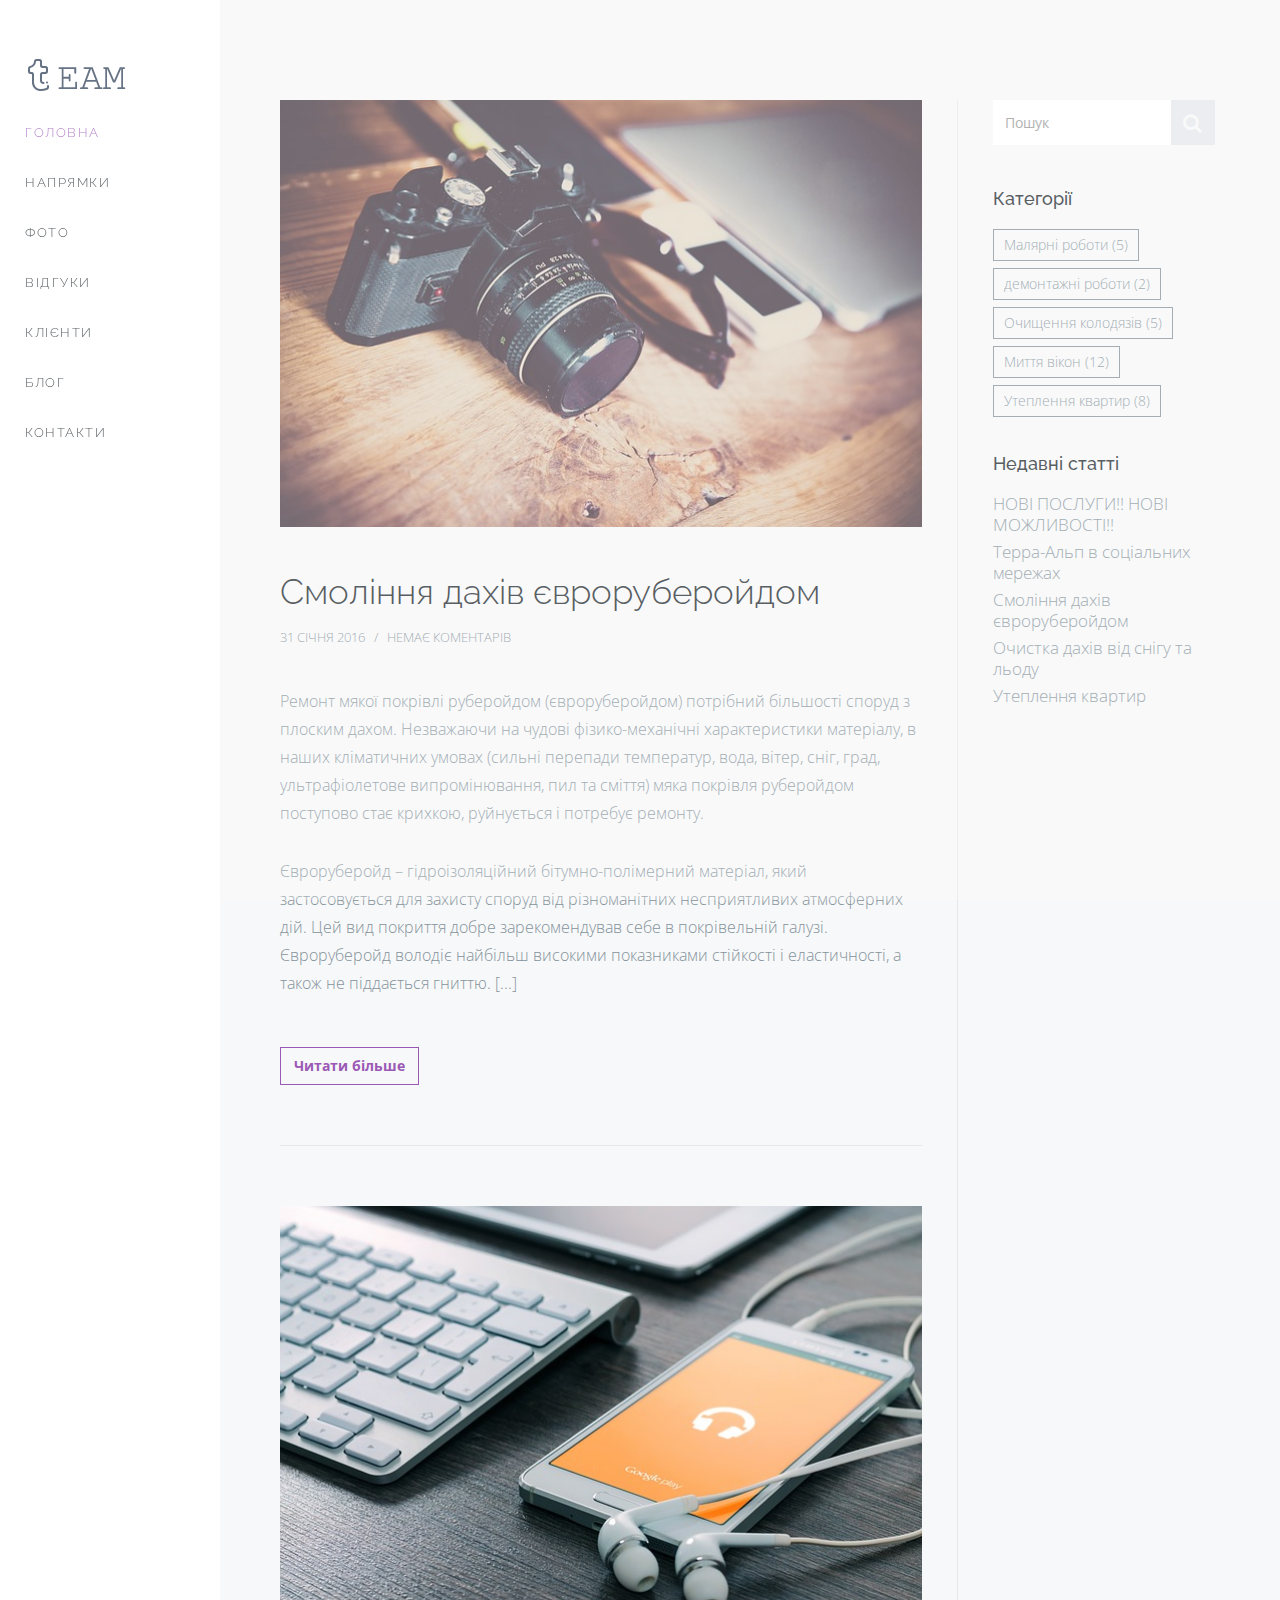
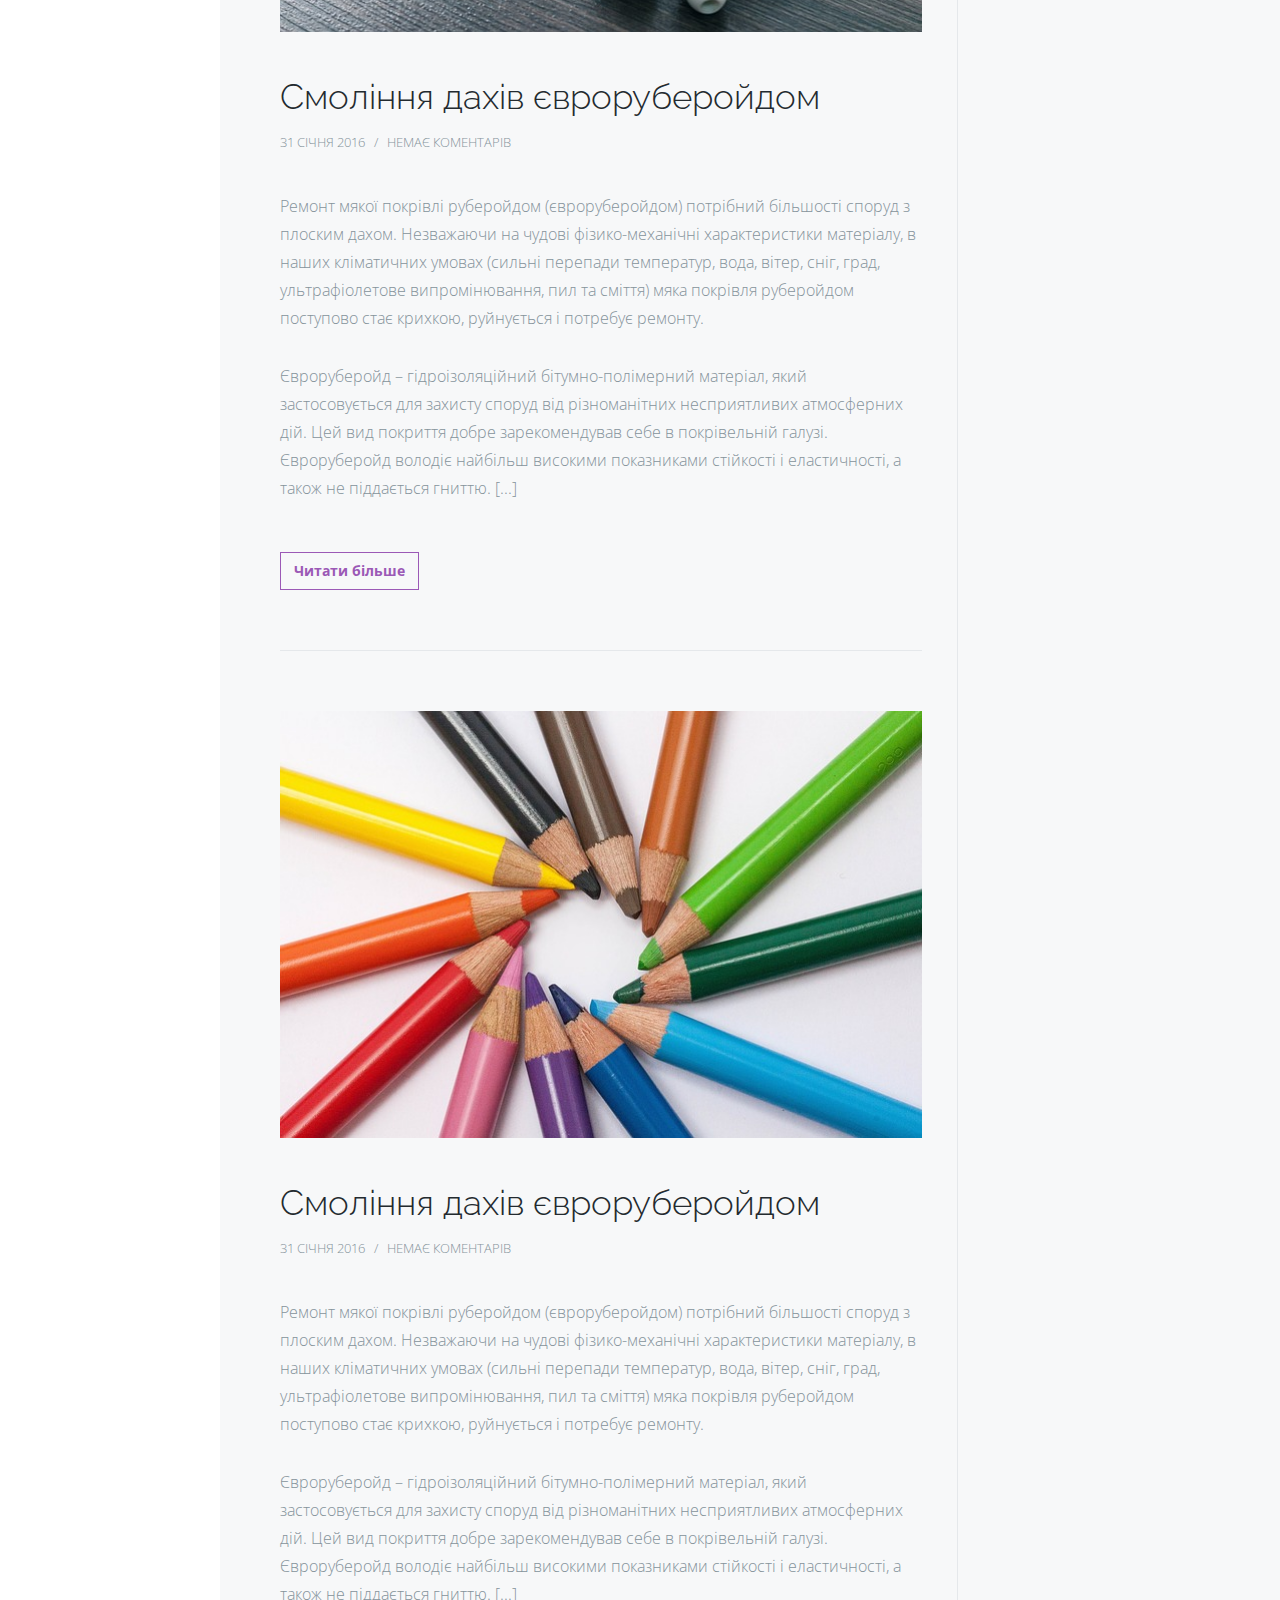
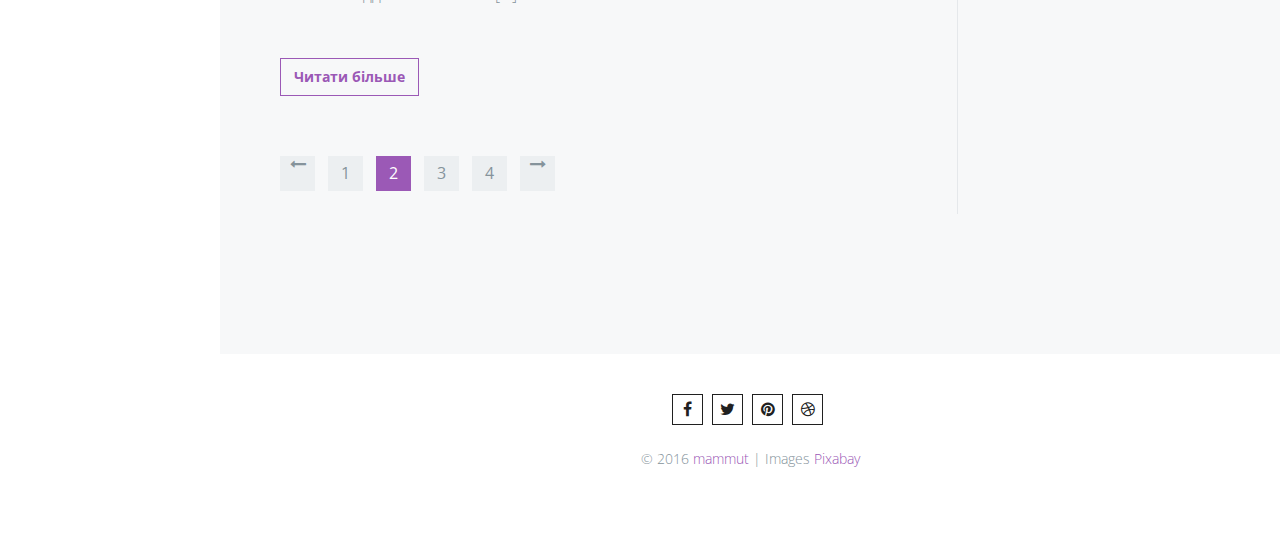
==== commit 67653cf0: "Дороблено сторінку про категорію" ====
--- a/blog.html
+++ b/blog.html
@@ -3,288 +3,309 @@
     <meta name="viewport" content="width=device-width, initial-scale=1.0">
     <meta name="description" content="">
     <meta name="author" content="">
-	
+
     <link rel="shortcut icon" href="images/favicon/favicon.png" type="image/x-icon">
     <link rel="icon" href="images/favicon/favicon.png" type="image/x-icon">
 
-    <title>TEAM Creative Agency Template</title>
-	
+    <title>Компанія "Терра-Альп"</title>
+
     <!--Library Styles-->
     <link href="css/bootstrap.min.css" rel="stylesheet">
     <link href="css/lib/font-awesome.css" rel="stylesheet">
     <link href="css/lib/nivo-lightbox.css" rel="stylesheet">
     <link href="css/lib/nivo-themes/default/default.css" rel="stylesheet">
-	
+
     <!--Template Styles-->
     <link href="css/style.css" rel="stylesheet">
     <link href="css/scheme/purple.css" rel="stylesheet">
 
     <!--[if lt IE 9]>
-      <script src="js/html5shiv.js"></script>
-      <script src="js/respond.min.js"></script>
+    <script src="js/html5shiv.js"></script>
+    <script src="js/respond.min.js"></script>
     <![endif]-->
 </head>
 
 <body data-spy="scroll">
-    <!-- Preloader -->
-    <div id="preloader">
-        <div id="status"></div>
+<!-- Preloader -->
+<div id="preloader">
+    <div id="status"></div>
+</div>
+
+<div id="main-wrapper">
+    <div id="menu">
+        <nav class="navbar navbar-default" role="navigation">
+            <!-- Brand and toggle get grouped for better mobile display -->
+            <div class="navbar-header">
+                <button type="button" class="navbar-toggle" data-toggle="collapse" data-target="#bs-navbar-collapse">
+                    <span class="sr-only">Toggle navigation</span>
+                    <span class="icon-bar"></span>
+                    <span class="icon-bar"></span>
+                    <span class="icon-bar"></span>
+                </button>
+                <a class="navbar-brand" href="index.html#">
+                    <img src="images/logo.png" alt="logo">
+                </a>
+            </div>
+
+            <!-- Collect the nav links, forms, and other content for toggling -->
+            <div class="collapse navbar-collapse" id="bs-navbar-collapse">
+                <ul class="nav navbar-nav">
+                    <li class="active"><a class="sscroll" href="index.html#home">Головна</a></li>
+                    <li><a class="sscroll" href="index.html#services">Напрямки</a></li>
+                    <li><a class="sscroll" href="index.html#portfolio">Фото</a></li>
+                    <li><a class="sscroll" href="index.html#testimonial">Відгуки</a></li>
+                    <li><a class="sscroll" href="index.html#clients">Клієнти</a></li>
+                    <li><a class="sscroll" href="index.html#blog-front">Блог</a></li>
+                    <li><a class="sscroll" href="index.html#contact">Контакти</a></li>
+                </ul>
+            </div>
+            <!-- /.navbar-collapse -->
+        </nav>
     </div>
-    
-    <div id="main-wrapper">
-        <div id="menu">
-            <nav class="navbar navbar-default" role="navigation">
-                <!-- Brand and toggle get grouped for better mobile display -->
-                <div class="navbar-header">
-                    <button type="button" class="navbar-toggle" data-toggle="collapse" data-target="#bs-navbar-collapse">
-                        <span class="sr-only">Toggle navigation</span>
-                        <span class="icon-bar"></span>
-                        <span class="icon-bar"></span>
-                        <span class="icon-bar"></span>
-                    </button>
-                    <a class="navbar-brand" href="index.html#">
-                        <img src="images/logo.png" alt="logo">
-                    </a>
+    <div id="container">
+
+        <!-- BEGIN BLOG -->
+        <section id="blog" class="blog">
+            <div class="row">
+                <div class="col-md-9">
+                    <div id="primary" class="row">
+                        <div class="col-md-12">
+                            <!-- BEGIN ARTICLE -->
+                            <article class="post">
+                                <div class="post-thumb">
+                                    <a href="blog-post.html">
+                                        <img src="images/post-1.jpg" alt="Blog Post 1"/>
+                                    </a>
+                                </div>
+                                <div class="post-title">
+                                    <h1><a href="blog-post.html">Смоління дахів євроруберойдом</a>
+                                    </h1>
+                                </div>
+                                <div class="post-meta">
+                                    <span class="dates">31 січня 2016</span>
+                                        <span class="comments-count"><a href="blog-post.html">Немає коментарів</a>
+                                        </span>
+                                </div>
+                                <div class="post-content">
+                                    <p>Ремонт мякої покрівлі руберойдом (євроруберойдом) потрібний більшості споруд з
+                                        плоским дахом. Незважаючи на чудові фізико-механічні характеристики матеріалу, в
+                                        наших кліматичних умовах (сильні перепади температур, вода, вітер, сніг, град,
+                                        ультрафіолетове випромінювання, пил та сміття) мяка покрівля руберойдом
+                                        поступово стає крихкою, руйнується і потребує ремонту.</p>
+                                    <p>Євроруберойд – гідроізоляційний бітумно-полімерний матеріал, який застосовується
+                                        для захисту споруд від різноманітних несприятливих атмосферних дій. Цей вид
+                                        покриття добре зарекомендував себе в покрівельній галузі. Євроруберойд володіє
+                                        найбільш високими показниками стійкості і еластичності, а також не піддається
+                                        гниттю. [...]</p>
+                                    <br/>
+                                    <a class="btn" href="blog-post.html">Читати більше</a>
+                                </div>
+                            </article>
+                            <!-- END ARTICLE -->
+                            <!-- BEGIN ARTICLE -->
+                            <article class="post">
+                                <div class="post-thumb">
+                                    <a href="blog-post.html">
+                                        <img src="images/post-2.jpg" alt="Blog Post 2"/>
+                                    </a>
+                                </div>
+                                <div class="post-title">
+                                    <h1><a href="blog-post.html">Смоління дахів євроруберойдом</a>
+                                    </h1>
+                                </div>
+                                <div class="post-meta">
+                                    <span class="dates">31 січня 2016</span>
+                                        <span class="comments-count"><a href="blog-post.html">Немає коментарів</a>
+                                        </span>
+                                </div>
+                                <div class="post-content">
+                                    <p>Ремонт мякої покрівлі руберойдом (євроруберойдом) потрібний більшості споруд з
+                                        плоским дахом. Незважаючи на чудові фізико-механічні характеристики матеріалу, в
+                                        наших кліматичних умовах (сильні перепади температур, вода, вітер, сніг, град,
+                                        ультрафіолетове випромінювання, пил та сміття) мяка покрівля руберойдом
+                                        поступово стає крихкою, руйнується і потребує ремонту.</p>
+                                    <p>Євроруберойд – гідроізоляційний бітумно-полімерний матеріал, який застосовується
+                                        для захисту споруд від різноманітних несприятливих атмосферних дій. Цей вид
+                                        покриття добре зарекомендував себе в покрівельній галузі. Євроруберойд володіє
+                                        найбільш високими показниками стійкості і еластичності, а також не піддається
+                                        гниттю. [...]</p>
+                                    <br/>
+                                    <a class="btn" href="blog-post.html">Читати більше</a>
+                                </div>
+                            </article>
+                            <!-- END ARTICLE -->
+                            <!-- BEGIN ARTICLE -->
+                            <article class="post">
+                                <div class="post-thumb">
+                                    <a href="blog-post.html">
+                                        <img src="images/post-3.jpg" alt="Blog Post 3"/>
+                                    </a>
+                                </div>
+                                <div class="post-title">
+                                    <h1><a href="blog-post.html">Смоління дахів євроруберойдом</a>
+                                    </h1>
+                                </div>
+                                <div class="post-meta">
+                                    <span class="dates">31 січня 2016</span>
+                                        <span class="comments-count"><a href="blog-post.html">Немає коментарів</a>
+                                        </span>
+                                </div>
+                                <div class="post-content">
+                                    <p>Ремонт мякої покрівлі руберойдом (євроруберойдом) потрібний більшості споруд з
+                                        плоским дахом. Незважаючи на чудові фізико-механічні характеристики матеріалу, в
+                                        наших кліматичних умовах (сильні перепади температур, вода, вітер, сніг, град,
+                                        ультрафіолетове випромінювання, пил та сміття) мяка покрівля руберойдом
+                                        поступово стає крихкою, руйнується і потребує ремонту.</p>
+                                    <p>Євроруберойд – гідроізоляційний бітумно-полімерний матеріал, який застосовується
+                                        для захисту споруд від різноманітних несприятливих атмосферних дій. Цей вид
+                                        покриття добре зарекомендував себе в покрівельній галузі. Євроруберойд володіє
+                                        найбільш високими показниками стійкості і еластичності, а також не піддається
+                                        гниттю. [...]</p>
+                                    <br/>
+                                    <a class="btn" href="blog-post.html">Читати більше</a>
+                                </div>
+                            </article>
+                            <!-- END ARTICLE -->
+                        </div>
+                        <div class="col-md-12">
+                            <ul class="pagination">
+                                <li><a href="javascript:;"><i class="fa fa-long-arrow-left"></i></a>
+                                </li>
+                                <li><a href="javascript:;">1</a>
+                                </li>
+                                <li class="active"><a href="javascript:;">2</a>
+                                </li>
+                                <li><a href="javascript:;">3</a>
+                                </li>
+                                <li><a href="javascript:;">4</a>
+                                </li>
+                                <li><a href="javascript:;"><i class="fa fa-long-arrow-right"></i></a>
+                                </li>
+                            </ul>
+                        </div>
+                    </div>
                 </div>
-
-                <!-- Collect the nav links, forms, and other content for toggling -->
-                <div class="collapse navbar-collapse" id="bs-navbar-collapse">
-                    <ul class="nav navbar-nav">
-                        <li><a href="index.html#home">Home</a></li>
-                        <li><a href="index.html#services">Services</a></li>
-                        <li><a href="index.html#portfolio">Portfolio</a></li>
-                        <li><a href="index.html#testimonial">Testimonial</a></li>
-                        <li><a href="index.html#about">The Team</a></li>
-                        <li><a href="index.html#clients">Clients</a></li>
-                        <li class="active"><a href="index.html#blog-front">Blog</a></li>
-                        <li><a href="index.html#contact">Contact</a></li>
-                    </ul>
-                </div>
-                <!-- /.navbar-collapse -->
-            </nav>
-        </div>
-        <div id="container">
-
-            <!-- BEGIN BLOG -->
-            <section id="blog" class="blog">
-                <div class="row">
-                    <div class="col-md-9">
-                        <div id="primary" class="row">
-                            <div class="col-md-12">
-                                <!-- BEGIN ARTICLE -->
-                                <article class="post">
-                                    <div class="post-thumb">
-                                        <a href="blog-post.html">
-                                            <img src="images/post-1.jpg" alt="Blog Post 1" />
-                                        </a>
-                                    </div>
-                                    <div class="post-title">
-                                        <h1><a href="blog-post.html">Sed pharetra nibh eget orci convallis at posuere leo</a>
-                                        </h1>
-                                    </div>
-                                    <div class="post-meta">
-                                        <span class="author">ScriptEden</span>
-                                        <span class="dates">31 july 2015</span>
-                                        <span class="comments-count"><a href="blog-post.html">No Comment</a>
-                                        </span>
-                                    </div>
-                                    <div class="post-content">
-                                        <p>Etiam feugiat imperdiet rhoncus. Sed suscipit bibendum enim, sed volutpat tortor malesuada non. Morbi fringilla dui non purus porttitor mattis. Suspendisse quis vulputate risus. Phasellus erat velit, sagittis sed varius volutpat, placerat nec urna. Nam eu metus vitae dolor fringilla feugiat. Nulla facilisi. Etiam enim metus, luctus in adipiscing at, consectetur quis sapien. Duis imperdiet egestas.</p>
-                                        <p>Phasellus quis lectus metus, at posuere neque. Sed pharetra nibh eget orci convallis at posuere leo convallis. Sed blandit augue vitae augue scelerisque bibendum [...]</p>
-                                        <br/>
-                                        <a class="btn" href="blog-post.html">Read More</a>
-                                    </div>
-                                </article>
-                                <!-- END ARTICLE -->
-                                <!-- BEGIN ARTICLE -->
-                                <article class="post">
-                                    <div class="post-thumb">
-                                        <a href="blog-post.html">
-                                            <img src="images/post-2.jpg" alt="Blog Post 2" />
-                                        </a>
-                                    </div>
-                                    <div class="post-title">
-                                        <h1><a href="blog-post.html">Sed pharetra nibh eget orci convallis at posuere leo</a>
-                                        </h1>
-                                    </div>
-                                    <div class="post-meta">
-                                        <span class="author">ScriptEden</span>
-                                        <span class="dates">30 july 2015</span>
-                                        <span class="comments-count"><a href="blog-post.html">No Comment</a>
-                                        </span>
-                                    </div>
-                                    <div class="post-content">
-                                        <p>Etiam feugiat imperdiet rhoncus. Sed suscipit bibendum enim, sed volutpat tortor malesuada non. Morbi fringilla dui non purus porttitor mattis. Suspendisse quis vulputate risus. Phasellus erat velit, sagittis sed varius volutpat, placerat nec urna. Nam eu metus vitae dolor fringilla feugiat. Nulla facilisi. Etiam enim metus, luctus in adipiscing at, consectetur quis sapien. Duis imperdiet egestas.</p>
-                                        <p>Phasellus quis lectus metus, at posuere neque. Sed pharetra nibh eget orci convallis at posuere leo convallis. Sed blandit augue vitae augue scelerisque bibendum [...]</p>
-                                        <br/>
-                                        <a class="btn" href="blog-post.html">Read More</a>
-                                    </div>
-                                </article>
-                                <!-- END ARTICLE -->
-                                <!-- BEGIN ARTICLE -->
-                                <article class="post">
-                                    <div class="post-thumb">
-                                        <a href="blog-post.html">
-                                            <img src="images/post-3.jpg" alt="Blog Post 3" />
-                                        </a>
-                                    </div>
-                                    <div class="post-title">
-                                        <h1><a href="blog-post.html">Sed pharetra nibh eget orci convallis</a>
-                                        </h1>
-                                    </div>
-                                    <div class="post-meta">
-                                        <span class="author">ScriptEden</span>
-                                        <span class="dates">23 july 2015</span>
-                                        <span class="comments-count"><a href="blog-post.html">No Comment</a>
-                                        </span>
-                                    </div>
-                                    <div class="post-content">
-                                        <p>Etiam feugiat imperdiet rhoncus. Sed suscipit bibendum enim, sed volutpat tortor malesuada non. Morbi fringilla dui non purus porttitor mattis. Suspendisse quis vulputate risus. Phasellus erat velit, sagittis sed varius volutpat, placerat nec urna. Nam eu metus vitae dolor fringilla feugiat. Nulla facilisi. Etiam enim metus, luctus in adipiscing at, consectetur quis sapien. Duis imperdiet egestas.</p>
-                                        <p>Phasellus quis lectus metus, at posuere neque. Sed pharetra nibh eget orci convallis at posuere leo convallis. Sed blandit augue vitae augue scelerisque bibendum [...]</p>
-                                        <br/>
-                                        <a class="btn" href="blog-post.html">Read More</a>
-                                    </div>
-                                </article>
-                                <!-- END ARTICLE -->
-                            </div>
-                            <div class="col-md-12">
-                                <ul class="pagination">
-                                    <li><a href="javascript:;"><i class="fa fa-long-arrow-left"></i></a>
-                                    </li>
-                                    <li><a href="javascript:;">1</a>
-                                    </li>
-                                    <li class="active"><a href="javascript:;">2</a>
-                                    </li>
-                                    <li><a href="javascript:;">3</a>
-                                    </li>
-                                    <li><a href="javascript:;">4</a>
-                                    </li>
-                                    <li><a href="javascript:;"><i class="fa fa-long-arrow-right"></i></a>
-                                    </li>
-                                </ul>
-                            </div>
-                        </div>
-                    </div>
-                    <div class="col-md-3 sidebar">
-
-                        <div class="row widget">
-                            <div class="col-md-12">
-                                <form class="search-widget">
-                                    <div class="input-group">
-                                        <input type="text" class="form-control" placeholder="search..">
+                <div class="col-md-3 sidebar">
+
+                    <div class="row widget">
+                        <div class="col-md-12">
+                            <form class="search-widget">
+                                <div class="input-group">
+                                    <input type="text" class="form-control" placeholder="Пошук">
                                         <span class="input-group-btn">
                                             <button class="btn btn-default" type="button"><i class="fa fa-search"></i>
                                             </button>
                                         </span>
-                                    </div>
-                                    <!-- /input-group -->
-                                </form>
+                                </div>
+                                <!-- /input-group -->
+                            </form>
+                        </div>
+                    </div>
+                    <!-- /widget -->
+
+                    <div class="row widget">
+                        <div class="col-md-12">
+                            <div class="categories-widget">
+                                <h3 class="widget-title">
+                                    Категорії
+                                </h3>
+                                <ul>
+                                    <li>
+                                        <a href="javascript:;">Малярні роботи</a> (5)
+                                    </li>
+                                    <li>
+                                        <a href="javascript:;">демонтажні роботи</a> (2)
+                                    </li>
+                                    <li>
+                                        <a href="javascript:;">Очищення колодязів</a> (5)
+                                    </li>
+                                    <li>
+                                        <a href="javascript:;">Миття вікон</a> (12)
+                                    </li>
+                                    <li>
+                                        <a href="javascript:;">Утеплення квартир</a> (8)
+                                    </li>
+                                </ul>
                             </div>
                         </div>
-                        <!-- /widget -->
-
-                        <div class="row widget">
-                            <div class="col-md-12">
-                                <div class="categories-widget">
-                                    <h3 class="widget-title">
-                                        Categories
-                                    </h3>
-                                    <ul>
-                                        <li>
-                                            <a href="javascript:;">Photography</a> (5)
-                                        </li>
-                                        <li>
-                                            <a href="javascript:;">Web Design</a> (2)
-                                        </li>
-                                        <li>
-                                            <a href="javascript:;">Freebies</a> (5)
-                                        </li>
-                                        <li>
-                                            <a href="javascript:;">Inspiration</a> (12)
-                                        </li>
-                                        <li>
-                                            <a href="javascript:;">Creative</a> (8)
-                                        </li>
-                                    </ul>
-                                </div>
+                    </div>
+                    <!-- /widget -->
+
+                    <div class="row widget">
+                        <div class="col-md-12">
+                            <div class="recent-post-widget">
+                                <h3 class="widget-title">
+                                    Недавні статті
+                                </h3>
+                                <ul>
+                                    <li>
+                                        <a href="javascript:;">НОВІ ПОСЛУГИ!! НОВІ МОЖЛИВОСТІ!!</a>
+                                    </li>
+                                    <li>
+                                        <a href="javascript:;">Терра-Альп в соціальних мережах</a>
+                                    </li>
+                                    <li>
+                                        <a href="javascript:;">Смоління дахів євроруберойдом</a>
+                                    </li>
+                                    <li>
+                                        <a href="javascript:;">Очистка дахів від снігу та льоду</a>
+                                    </li>
+                                    <li>
+                                        <a href="javascript:;">Утеплення квартир </a>
+                                    </li>
+                                </ul>
                             </div>
                         </div>
-                        <!-- /widget -->
-
-                        <div class="row widget">
-                            <div class="col-md-12">
-                                <div class="recent-post-widget">
-                                    <h3 class="widget-title">
-                                        Recent Posts
-                                    </h3>
-                                    <ul>
-                                        <li>
-                                            <a href="javascript:;">Sed ut perspiciatis unde omnis iste</a>
-                                        </li>
-                                        <li>
-                                            <a href="javascript:;">At vero eos et accusamus et iusto</a>
-                                        </li>
-                                        <li>
-                                            <a href="javascript:;">Nam libero tempore, cum soluta nobis</a>
-                                        </li>
-                                        <li>
-                                            <a href="javascript:;">Temporibus autem quibusdam et aut officiis</a>
-                                        </li>
-                                        <li>
-                                            <a href="javascript:;">Itaque earum rerum hic tenetur</a>
-                                        </li>
-                                    </ul>
-                                </div>
-                            </div>
-                        </div>
-                        <!-- /widget -->
-                    </div>
+                    </div>
+                    <!-- /widget -->
                 </div>
-            </section>
-            <!-- END BLOG -->
-
-            <!-- BEGIN FOOTER -->
-            <footer>
-                <div class="row">
-                    <div class="col-md-12">
-                        <div class="social">
-                            <a href="javascript:;"><i class="fa fa-facebook"></i></a>
-                            <a href="javascript:;"><i class="fa fa-twitter"></i></a>
-                            <a href="javascript:;"><i class="fa fa-pinterest"></i></a>
-                            <a href="javascript:;"><i class="fa fa-dribbble"></i></a>
-                        </div>
-                        <p>
-                            © 2015 <a href="http://scripteden.com/">ScriptEden</a> | Images <a href="https://pixabay.com/">Pixabay</a>
-                        </p>                        
-                    </div>
+            </div>
+        </section>
+        <!-- END BLOG -->
+
+        <!-- BEGIN FOOTER -->
+        <footer>
+            <div class="row">
+                <div class="col-md-12">
+                    <div class="social">
+                        <a href="javascript:;"><i class="fa fa-facebook"></i></a>
+                        <a href="javascript:;"><i class="fa fa-twitter"></i></a>
+                        <a href="javascript:;"><i class="fa fa-pinterest"></i></a>
+                        <a href="javascript:;"><i class="fa fa-dribbble"></i></a>
+                    </div>
+                    <p>
+                        © 2016 <a href="https://github.com/MammutCris">mammut</a> | Images <a
+                            href="https://pixabay.com/">Pixabay</a>
+                    </p>
                 </div>
-            </footer>
-            <!-- END FOOTER -->
-        </div>
+            </div>
+        </footer>
+        <!-- END FOOTER -->
     </div>
-
-
-    <!-- Back to top -->
-    <div class="totop" id="backtotop">       
-        <a class="to-top-btn sscroll" href="index.html#home"><i class="fa fa-angle-double-up"></i></a>
-    </div>
-
-    <!-- Library Scripts -->
-    <script src="js/jquery-1.10.2.min.js"></script>
-    <script src="js/lib/jquery.preloader.js"></script>
-    <script src="js/lib/nivo-lightbox.min.js"></script>
-    <script src="js/bootstrap.min.js"></script>
-    <script src="js/lib/jquery.superslides.min.js"></script>
-    <script src="js/lib/smoothscroll.js"></script>
-    <script src="js/lib/jquery.sudoslider.min.js"></script>
-    <script src="js/lib/jquery.bxslider.min.js"></script>
-    <script src="js/lib/jquery.mixitup.min.js"></script>
-    <script src="js/lib/jquery.backtotop.js"></script>
-    <script src="js/lib/jquery.carouFredSel-6.2.1-packed.js"></script>
-    <script src="js/lib/retina.min.js"></script>
-
-    <!-- Custom Script -->    
-    <script src="js/main.js"></script>
+</div>
+
+
+<!-- Back to top -->
+<div class="totop" id="backtotop">
+    <a class="to-top-btn sscroll" href="index.html#home"><i class="fa fa-angle-double-up"></i></a>
+</div>
+
+<!-- Library Scripts -->
+<script src="js/jquery-1.10.2.min.js"></script>
+<script src="js/lib/jquery.preloader.js"></script>
+<script src="js/lib/nivo-lightbox.min.js"></script>
+<script src="js/bootstrap.min.js"></script>
+<script src="js/lib/jquery.superslides.min.js"></script>
+<script src="js/lib/smoothscroll.js"></script>
+<script src="js/lib/jquery.sudoslider.min.js"></script>
+<script src="js/lib/jquery.bxslider.min.js"></script>
+<script src="js/lib/jquery.mixitup.min.js"></script>
+<script src="js/lib/jquery.backtotop.js"></script>
+<script src="js/lib/jquery.carouFredSel-6.2.1-packed.js"></script>
+<script src="js/lib/retina.min.js"></script>
+
+<!-- Custom Script -->
+<script src="js/main.js"></script>
 </body>
 
 </html>
